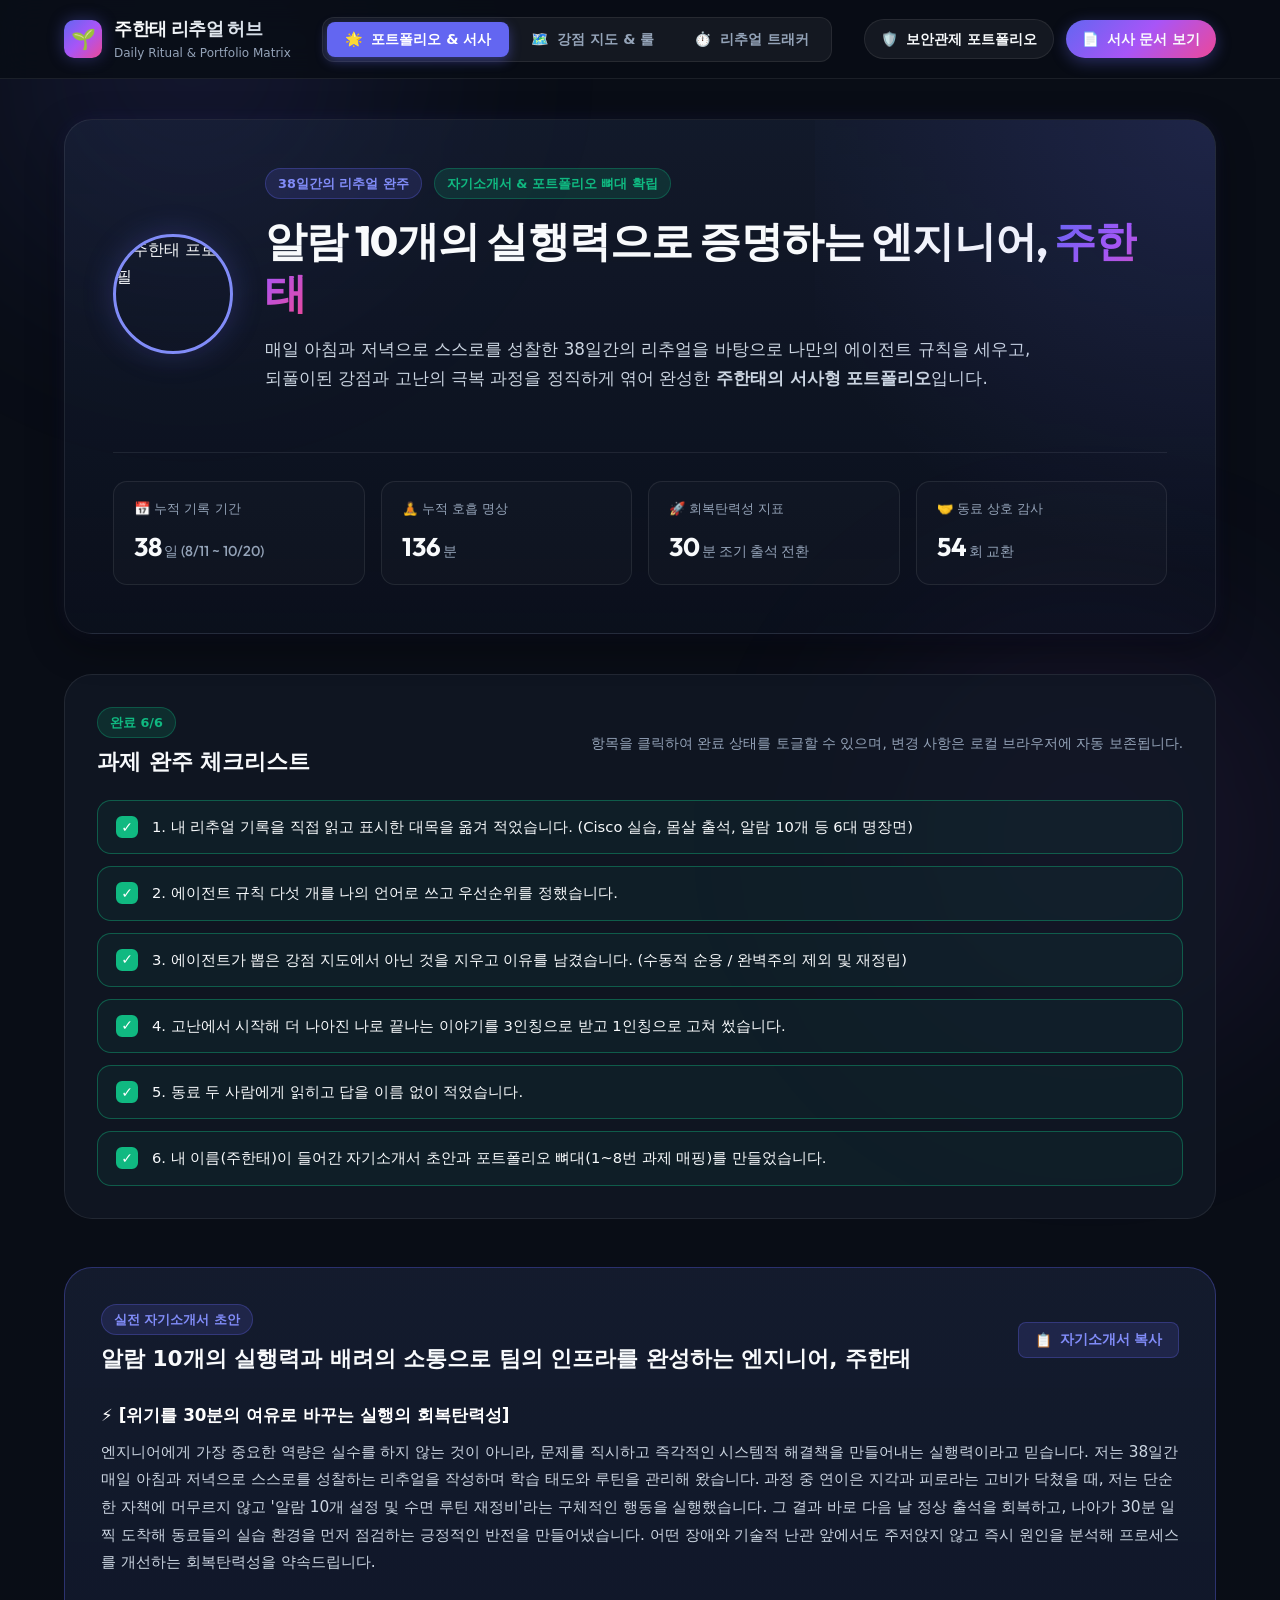
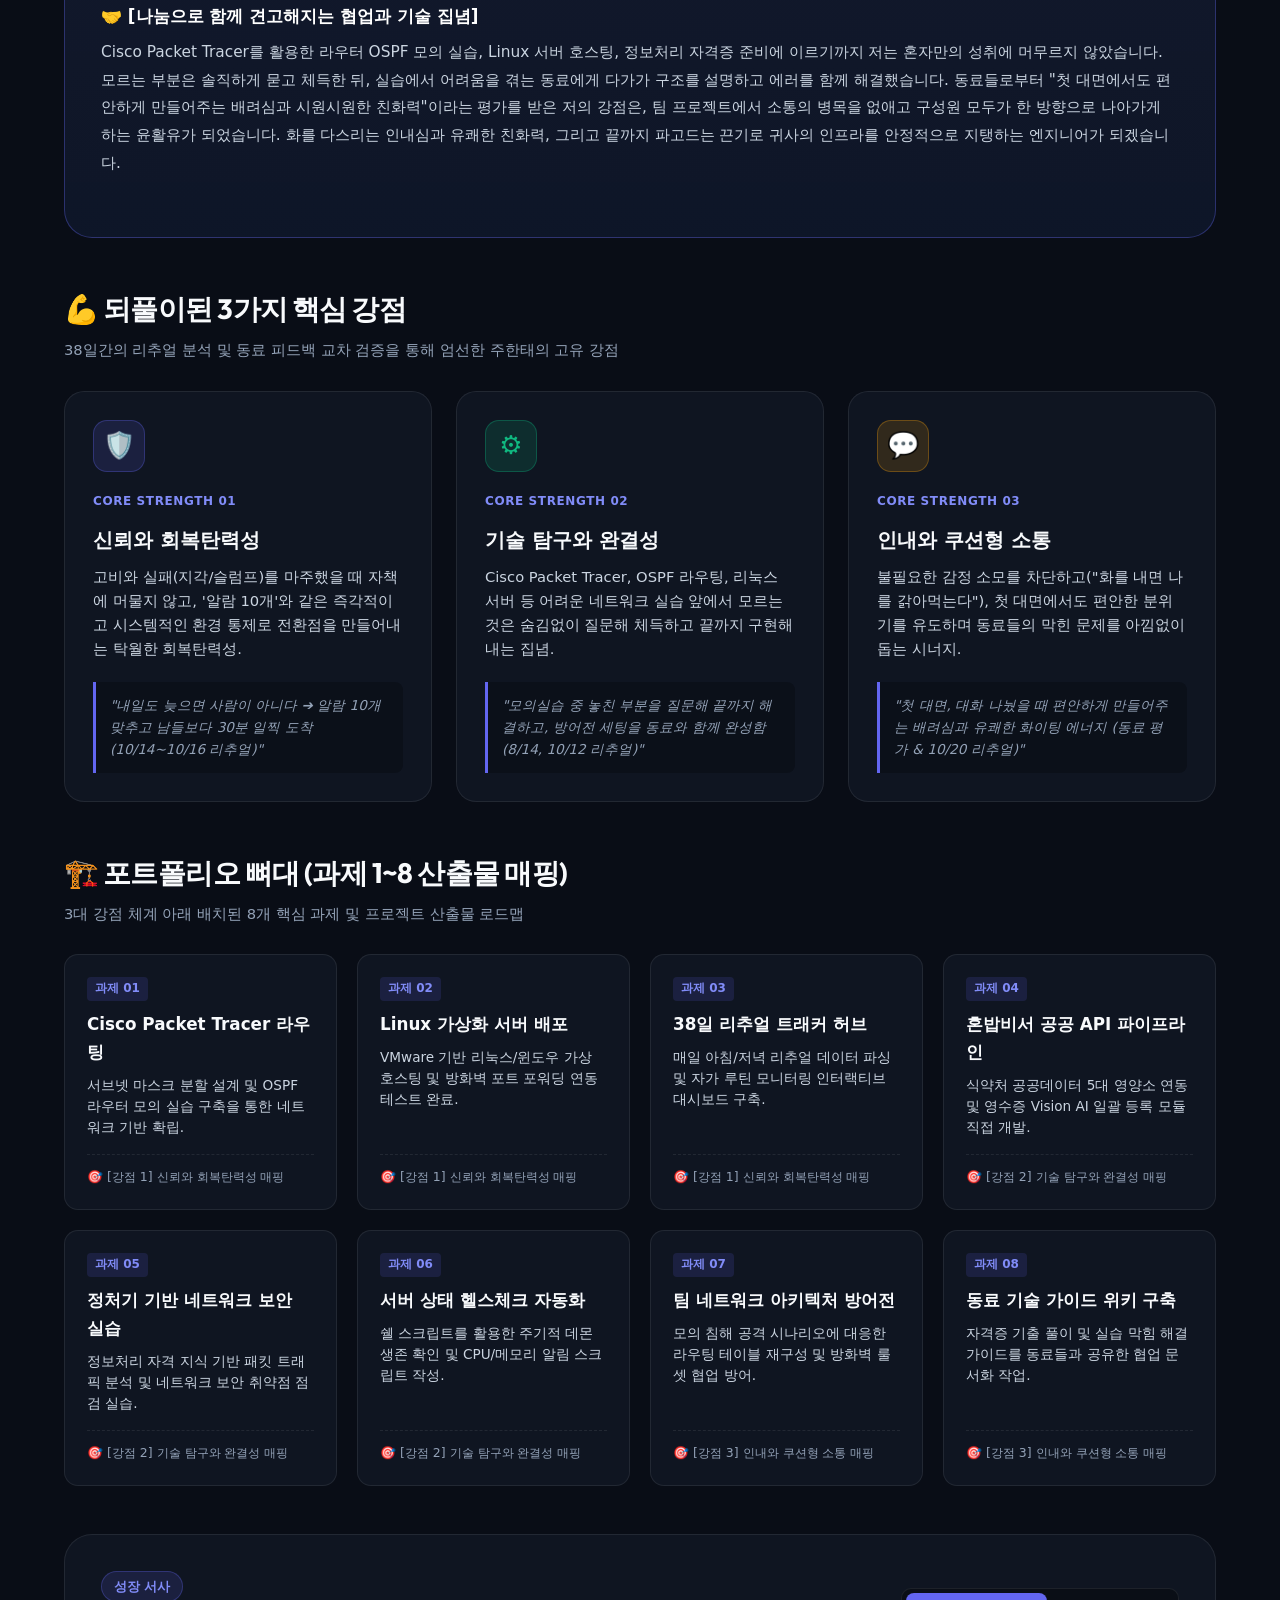
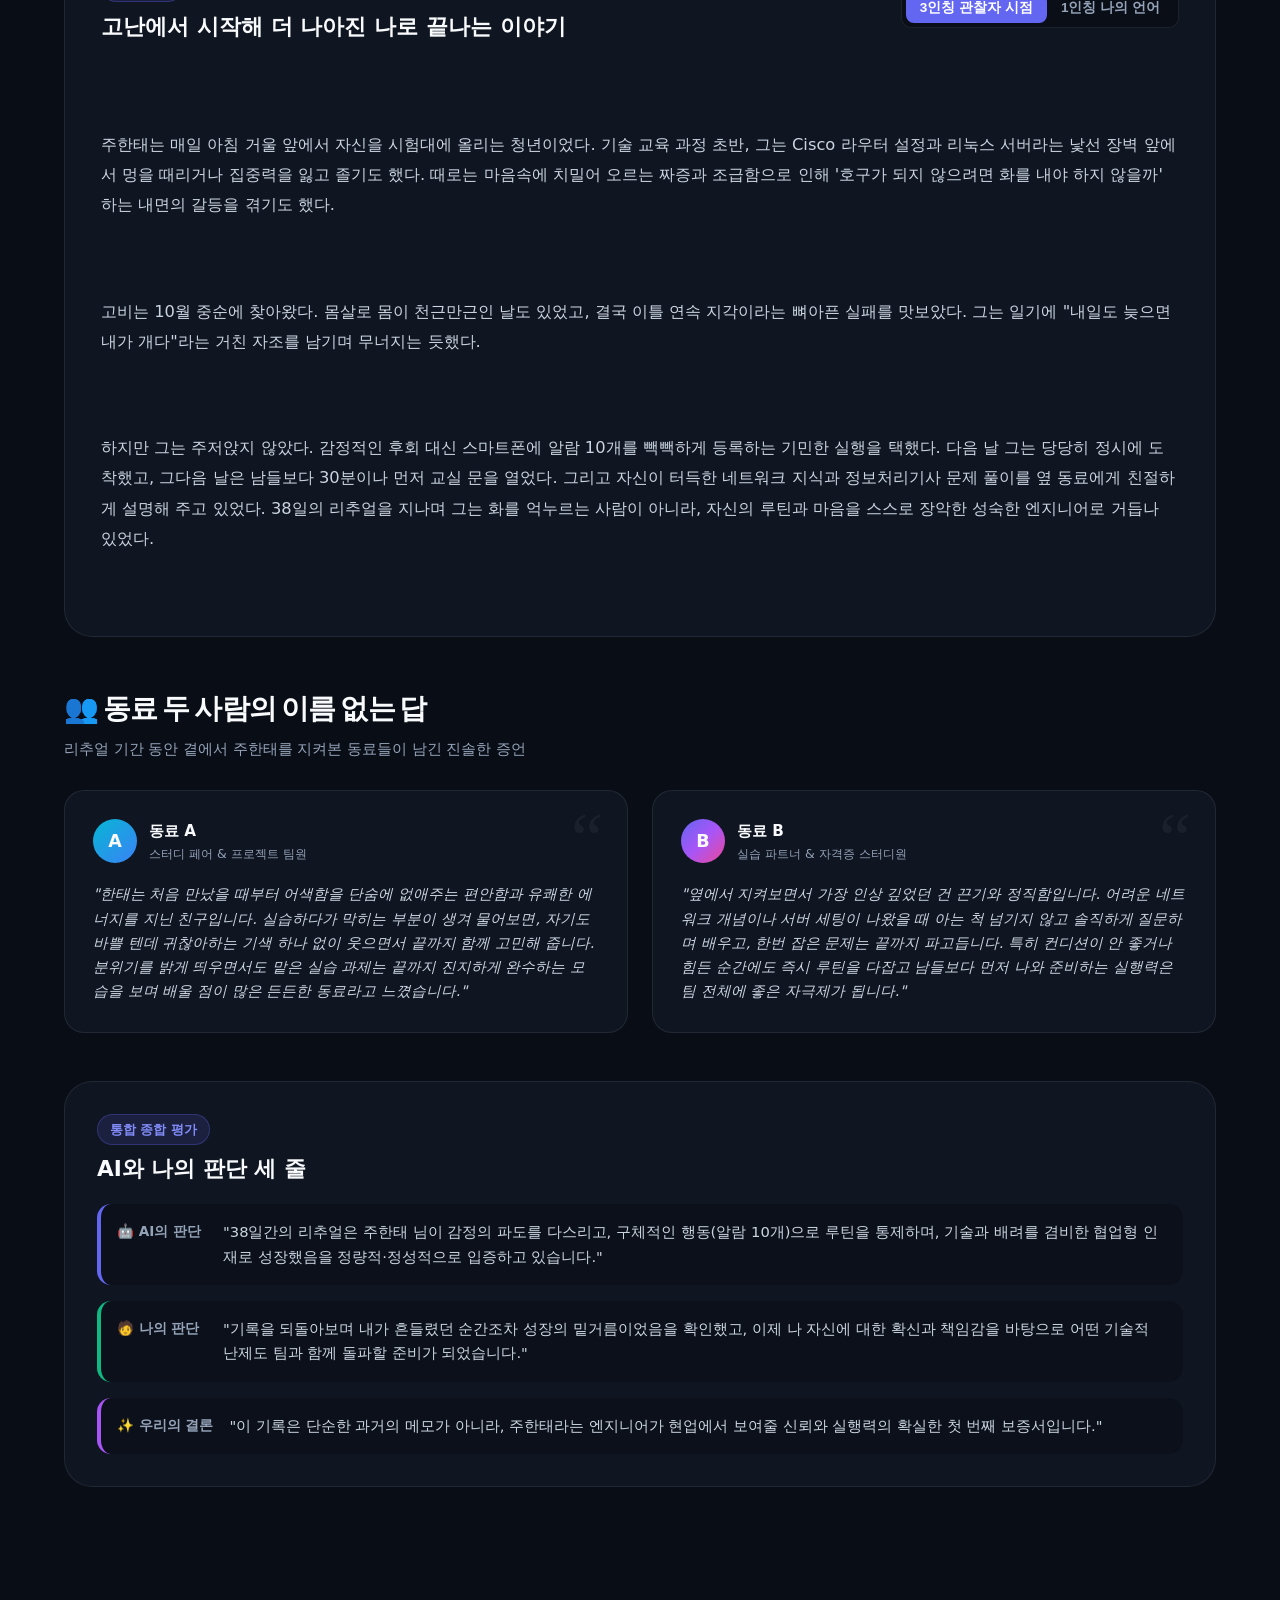
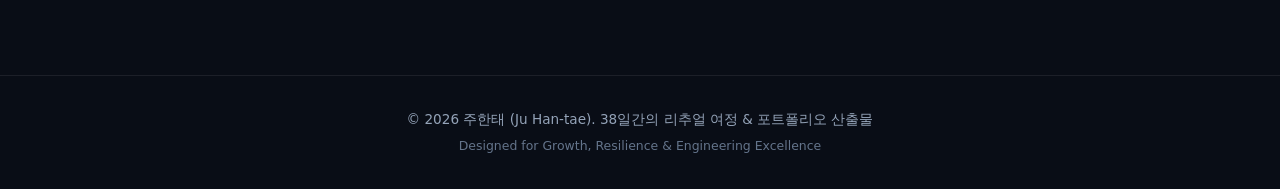
==== index.html @ 7a1d7461 "feat: 38일간의 리추얼 서사(narrative-submission.md) 및 리추얼 웹 허브(index.html) 구축 완료" ====
<!DOCTYPE html>
<html lang="ko">
<head>
  <meta charset="UTF-8">
  <meta name="viewport" content="width=device-width, initial-scale=1.0">
  <meta name="description" content="주한태의 38일간 리추얼 기록 기반 강점 발굴, 성장 서사, 자기소개서 및 포트폴리오 올인원 웹 허브">
  <title>주한태 | 나만의 리추얼 & 서사 포트폴리오</title>
  <link rel="stylesheet" href="styles/main.css">
</head>
<body>

  <!-- App Header & Navigation -->
  <header class="app-header">
    <div class="container nav-wrap">
      <a href="ritual.html" class="brand-logo">
        <div class="brand-icon">🌱</div>
        <div class="brand-text">
          <h1>주한태 리추얼 허브</h1>
          <span>Daily Ritual & Portfolio Matrix</span>
        </div>
      </a>

      <!-- Navigation Tabs -->
      <nav class="nav-tabs">
        <button type="button" class="nav-tab-btn active" data-tab="tab-portfolio">
          <span>🌟</span> 포트폴리오 & 서사
        </button>
        <button type="button" class="nav-tab-btn" data-tab="tab-strengths">
          <span>🗺️</span> 강점 지도 & 룰
        </button>
        <button type="button" class="nav-tab-btn" data-tab="tab-tracker">
          <span>⏱️</span> 리추얼 트래커
        </button>
      </nav>

      <div class="header-actions">
        <a href="portfolio-base.html" class="btn-pill" title="기존 보안관제 포트폴리오로 이동">
          <span>🛡️</span> 보안관제 포트폴리오
        </a>
        <a href="doc/narrative-submission.md" target="_blank" class="btn-pill primary" title="과제 제출용 서사 문서 다운로드 및 보기">
          <span>📄</span> 서사 문서 보기
        </a>
      </div>
    </div>
  </header>

  <main class="container">

    <!-- ========================================== -->
    <!-- TAB 1: 포트폴리오 & 서사 쇼케이스 (과제 제출 산출물) -->
    <!-- ========================================== -->
    <section id="tab-portfolio" class="tab-content active">
      
      <!-- Hero Banner -->
      <div class="hero-banner">
        <div style="display: flex; gap: 32px; align-items: center; flex-wrap: wrap;">
          <div style="position: relative; width: 120px; height: 120px; border-radius: 50%; overflow: hidden; border: 3px solid var(--primary-light); box-shadow: var(--shadow-glow); flex-shrink: 0;">
            <img src="증명사진.jpg" alt="주한태 프로필" style="width: 100%; height: 100%; object-fit: cover;">
          </div>
          <div style="flex: 1; min-width: 280px;">
            <div class="hero-meta">
              <span class="badge-tag">38일간의 리추얼 완주</span>
              <span class="badge-tag emerald">자기소개서 & 포트폴리오 뼈대 확립</span>
            </div>
            <h2 class="hero-title">알람 10개의 실행력으로 증명하는 엔지니어, <span class="highlight">주한태</span></h2>
            <p class="hero-desc">
              매일 아침과 저녁으로 스스로를 성찰한 38일간의 리추얼을 바탕으로 나만의 에이전트 규칙을 세우고,
              되풀이된 강점과 고난의 극복 과정을 정직하게 엮어 완성한 <strong>주한태의 서사형 포트폴리오</strong>입니다.
            </p>
          </div>
        </div>

        <div class="hero-stats-row">
          <div class="hero-stat-card">
            <div class="stat-label">📅 누적 기록 기간</div>
            <div class="stat-value">38<small>일 (8/11 ~ 10/20)</small></div>
          </div>
          <div class="hero-stat-card">
            <div class="stat-label">🧘 누적 호흡 명상</div>
            <div class="stat-value">136<small>분</small></div>
          </div>
          <div class="hero-stat-card">
            <div class="stat-label">🚀 회복탄력성 지표</div>
            <div class="stat-value">30<small>분 조기 출석 전환</small></div>
          </div>
          <div class="hero-stat-card">
            <div class="stat-label">🤝 동료 상호 감사</div>
            <div class="stat-value">54<small>회 교환</small></div>
          </div>
        </div>
      </div>

      <!-- 완주 체크리스트 위젯 -->
      <div class="checklist-box">
        <div style="display: flex; justify-content: space-between; align-items: center; flex-wrap: wrap; gap: 12px;">
          <div>
            <span class="badge-tag emerald" id="checklist-status-badge">완료 6/6</span>
            <h3 style="font-size: 1.35rem; font-weight: 700; margin-top: 6px;">과제 완주 체크리스트</h3>
          </div>
          <p style="font-size: 0.85rem; color: var(--text-muted);">
            항목을 클릭하여 완료 상태를 토글할 수 있으며, 변경 사항은 로컬 브라우저에 자동 보존됩니다.
          </p>
        </div>

        <div class="checklist-items">
          <div class="check-item completed" data-idx="0">
            <div class="check-box-icon">✓</div>
            <div class="check-text">1. 내 리추얼 기록을 직접 읽고 표시한 대목을 옮겨 적었습니다. (Cisco 실습, 몸살 출석, 알람 10개 등 6대 명장면)</div>
          </div>
          <div class="check-item completed" data-idx="1">
            <div class="check-box-icon">✓</div>
            <div class="check-text">2. 에이전트 규칙 다섯 개를 나의 언어로 쓰고 우선순위를 정했습니다.</div>
          </div>
          <div class="check-item completed" data-idx="2">
            <div class="check-box-icon">✓</div>
            <div class="check-text">3. 에이전트가 뽑은 강점 지도에서 아닌 것을 지우고 이유를 남겼습니다. (수동적 순응 / 완벽주의 제외 및 재정립)</div>
          </div>
          <div class="check-item completed" data-idx="3">
            <div class="check-box-icon">✓</div>
            <div class="check-text">4. 고난에서 시작해 더 나아진 나로 끝나는 이야기를 3인칭으로 받고 1인칭으로 고쳐 썼습니다.</div>
          </div>
          <div class="check-item completed" data-idx="4">
            <div class="check-box-icon">✓</div>
            <div class="check-text">5. 동료 두 사람에게 읽히고 답을 이름 없이 적었습니다.</div>
          </div>
          <div class="check-item completed" data-idx="5">
            <div class="check-box-icon">✓</div>
            <div class="check-text">6. 내 이름(주한태)이 들어간 자기소개서 초안과 포트폴리오 뼈대(1~8번 과제 매핑)를 만들었습니다.</div>
          </div>
        </div>
      </div>

      <!-- 주한태 자기소개서 초안 카드 -->
      <div class="self-intro-box">
        <div class="intro-title-area">
          <div>
            <span class="badge-tag">실전 자기소개서 초안</span>
            <h3 style="margin-top: 6px;">알람 10개의 실행력과 배려의 소통으로 팀의 인프라를 완성하는 엔지니어, 주한태</h3>
          </div>
          <button type="button" id="copy-intro-btn" class="copy-btn">
            <span>📋</span> 자기소개서 복사
          </button>
        </div>

        <div class="intro-content">
          <div class="intro-section">
            <h4>⚡ [위기를 30분의 여유로 바꾸는 실행의 회복탄력성]</h4>
            <p>
              엔지니어에게 가장 중요한 역량은 실수를 하지 않는 것이 아니라, 문제를 직시하고 즉각적인 시스템적 해결책을 만들어내는 실행력이라고 믿습니다. 저는 38일간 매일 아침과 저녁으로 스스로를 성찰하는 리추얼을 작성하며 학습 태도와 루틴을 관리해 왔습니다. 과정 중 연이은 지각과 피로라는 고비가 닥쳤을 때, 저는 단순한 자책에 머무르지 않고 '알람 10개 설정 및 수면 루틴 재정비'라는 구체적인 행동을 실행했습니다. 그 결과 바로 다음 날 정상 출석을 회복하고, 나아가 30분 일찍 도착해 동료들의 실습 환경을 먼저 점검하는 긍정적인 반전을 만들어냈습니다. 어떤 장애와 기술적 난관 앞에서도 주저앉지 않고 즉시 원인을 분석해 프로세스를 개선하는 회복탄력성을 약속드립니다.
            </p>
          </div>
          <div class="intro-section">
            <h4>🤝 [나눔으로 함께 견고해지는 협업과 기술 집념]</h4>
            <p>
              Cisco Packet Tracer를 활용한 라우터 OSPF 모의 실습, Linux 서버 호스팅, 정보처리 자격증 준비에 이르기까지 저는 혼자만의 성취에 머무르지 않았습니다. 모르는 부분은 솔직하게 묻고 체득한 뒤, 실습에서 어려움을 겪는 동료에게 다가가 구조를 설명하고 에러를 함께 해결했습니다. 동료들로부터 "첫 대면에서도 편안하게 만들어주는 배려심과 시원시원한 친화력"이라는 평가를 받은 저의 강점은, 팀 프로젝트에서 소통의 병목을 없애고 구성원 모두가 한 방향으로 나아가게 하는 윤활유가 되었습니다. 화를 다스리는 인내심과 유쾌한 친화력, 그리고 끝까지 파고드는 끈기로 귀사의 인프라를 안정적으로 지탱하는 엔지니어가 되겠습니다.
            </p>
          </div>
        </div>
      </div>

      <!-- 3대 핵심 강점 카드 -->
      <div class="section-header">
        <div>
          <h2>💪 되풀이된 3가지 핵심 강점</h2>
          <p>38일간의 리추얼 분석 및 동료 피드백 교차 검증을 통해 엄선한 주한태의 고유 강점</p>
        </div>
      </div>

      <div class="strength-grid">
        <div class="glass-card strength-card">
          <div class="strength-icon">🛡️</div>
          <span class="strength-badge">Core Strength 01</span>
          <h3>신뢰와 회복탄력성</h3>
          <p class="strength-desc">
            고비와 실패(지각/슬럼프)를 마주했을 때 자책에 머물지 않고, '알람 10개'와 같은 즉각적이고 시스템적인 환경 통제로 전환점을 만들어내는 탁월한 회복탄력성.
          </p>
          <div class="strength-quote">
            "내일도 늦으면 사람이 아니다 ➔ 알람 10개 맞추고 남들보다 30분 일찍 도착 (10/14~10/16 리추얼)"
          </div>
        </div>

        <div class="glass-card strength-card">
          <div class="strength-icon">⚙️</div>
          <span class="strength-badge">Core Strength 02</span>
          <h3>기술 탐구와 완결성</h3>
          <p class="strength-desc">
            Cisco Packet Tracer, OSPF 라우팅, 리눅스 서버 등 어려운 네트워크 실습 앞에서 모르는 것은 숨김없이 질문해 체득하고 끝까지 구현해 내는 집념.
          </p>
          <div class="strength-quote">
            "모의실습 중 놓친 부분을 질문해 끝까지 해결하고, 방어전 세팅을 동료와 함께 완성함 (8/14, 10/12 리추얼)"
          </div>
        </div>

        <div class="glass-card strength-card">
          <div class="strength-icon">💬</div>
          <span class="strength-badge">Core Strength 03</span>
          <h3>인내와 쿠션형 소통</h3>
          <p class="strength-desc">
            불필요한 감정 소모를 차단하고("화를 내면 나를 갉아먹는다"), 첫 대면에서도 편안한 분위기를 유도하며 동료들의 막힌 문제를 아낌없이 돕는 시너지.
          </p>
          <div class="strength-quote">
            "첫 대면, 대화 나눴을 때 편안하게 만들어주는 배려심과 유쾌한 화이팅 에너지 (동료 평가 & 10/20 리추얼)"
          </div>
        </div>
      </div>

      <!-- 포트폴리오 뼈대: 1~8번 과제/산출물 매핑 갤러리 -->
      <div class="section-header">
        <div>
          <h2>🏗️ 포트폴리오 뼈대 (과제 1~8 산출물 매핑)</h2>
          <p>3대 강점 체계 아래 배치된 8개 핵심 과제 및 프로젝트 산출물 로드맵</p>
        </div>
      </div>

      <div class="portfolio-grid">
        <div class="portfolio-item">
          <span class="task-tag">과제 01</span>
          <h4>Cisco Packet Tracer 라우팅</h4>
          <p>서브넷 마스크 분할 설계 및 OSPF 라우터 모의 실습 구축을 통한 네트워크 기반 확립.</p>
          <div class="task-match-badge">🎯 [강점 1] 신뢰와 회복탄력성 매핑</div>
        </div>
        <div class="portfolio-item">
          <span class="task-tag">과제 02</span>
          <h4>Linux 가상화 서버 배포</h4>
          <p>VMware 기반 리눅스/윈도우 가상 호스팅 및 방화벽 포트 포워딩 연동 테스트 완료.</p>
          <div class="task-match-badge">🎯 [강점 1] 신뢰와 회복탄력성 매핑</div>
        </div>
        <div class="portfolio-item">
          <span class="task-tag">과제 03</span>
          <h4>38일 리추얼 트래커 허브</h4>
          <p>매일 아침/저녁 리추얼 데이터 파싱 및 자가 루틴 모니터링 인터랙티브 대시보드 구축.</p>
          <div class="task-match-badge">🎯 [강점 1] 신뢰와 회복탄력성 매핑</div>
        </div>
        <div class="portfolio-item">
          <span class="task-tag">과제 04</span>
          <h4>혼밥비서 공공 API 파이프라인</h4>
          <p>식약처 공공데이터 5대 영양소 연동 및 영수증 Vision AI 일괄 등록 모듈 직접 개발.</p>
          <div class="task-match-badge">🎯 [강점 2] 기술 탐구와 완결성 매핑</div>
        </div>
        <div class="portfolio-item">
          <span class="task-tag">과제 05</span>
          <h4>정처기 기반 네트워크 보안 실습</h4>
          <p>정보처리 자격 지식 기반 패킷 트래픽 분석 및 네트워크 보안 취약점 점검 실습.</p>
          <div class="task-match-badge">🎯 [강점 2] 기술 탐구와 완결성 매핑</div>
        </div>
        <div class="portfolio-item">
          <span class="task-tag">과제 06</span>
          <h4>서버 상태 헬스체크 자동화</h4>
          <p>쉘 스크립트를 활용한 주기적 데몬 생존 확인 및 CPU/메모리 알림 스크립트 작성.</p>
          <div class="task-match-badge">🎯 [강점 2] 기술 탐구와 완결성 매핑</div>
        </div>
        <div class="portfolio-item">
          <span class="task-tag">과제 07</span>
          <h4>팀 네트워크 아키텍처 방어전</h4>
          <p>모의 침해 공격 시나리오에 대응한 라우팅 테이블 재구성 및 방화벽 룰셋 협업 방어.</p>
          <div class="task-match-badge">🎯 [강점 3] 인내와 쿠션형 소통 매핑</div>
        </div>
        <div class="portfolio-item">
          <span class="task-tag">과제 08</span>
          <h4>동료 기술 가이드 위키 구축</h4>
          <p>자격증 기출 풀이 및 실습 막힘 해결 가이드를 동료들과 공유한 협업 문서화 작업.</p>
          <div class="task-match-badge">🎯 [강점 3] 인내와 쿠션형 소통 매핑</div>
        </div>
      </div>

      <!-- 고난에서 성장으로의 이야기 (3인칭 vs 1인칭 스위처) -->
      <div class="narrative-box">
        <div class="narrative-header">
          <div>
            <span class="badge-tag">성장 서사</span>
            <h3 style="font-size: 1.4rem; font-weight: 700; margin-top: 6px;">고난에서 시작해 더 나아진 나로 끝나는 이야기</h3>
          </div>
          <div class="narrative-switch">
            <button type="button" class="narrative-btn active" data-mode="third">3인칭 관찰자 시점</button>
            <button type="button" class="narrative-btn" data-mode="first">1인칭 나의 언어</button>
          </div>
        </div>

        <div id="narrative-third" class="narrative-content">
          <p>
            주한태는 매일 아침 거울 앞에서 자신을 시험대에 올리는 청년이었다. 기술 교육 과정 초반, 그는 Cisco 라우터 설정과 리눅스 서버라는 낯선 장벽 앞에서 멍을 때리거나 집중력을 잃고 졸기도 했다. 때로는 마음속에 치밀어 오르는 짜증과 조급함으로 인해 '호구가 되지 않으려면 화를 내야 하지 않을까' 하는 내면의 갈등을 겪기도 했다.
          </p>
          <p>
            고비는 10월 중순에 찾아왔다. 몸살로 몸이 천근만근인 날도 있었고, 결국 이틀 연속 지각이라는 뼈아픈 실패를 맛보았다. 그는 일기에 "내일도 늦으면 내가 개다"라는 거친 자조를 남기며 무너지는 듯했다.
          </p>
          <p>
            하지만 그는 주저앉지 않았다. 감정적인 후회 대신 스마트폰에 알람 10개를 빽빽하게 등록하는 기민한 실행을 택했다. 다음 날 그는 당당히 정시에 도착했고, 그다음 날은 남들보다 30분이나 먼저 교실 문을 열었다. 그리고 자신이 터득한 네트워크 지식과 정보처리기사 문제 풀이를 옆 동료에게 친절하게 설명해 주고 있었다. 38일의 리추얼을 지나며 그는 화를 억누르는 사람이 아니라, 자신의 루틴과 마음을 스스로 장악한 성숙한 엔지니어로 거듭나 있었다.
          </p>
        </div>

        <div id="narrative-first" class="narrative-content" style="display: none;">
          <p>
            새로운 IT 기술과 네트워크를 처음 마주했을 때, 솔직히 막막함과 피로가 밀려왔습니다. 화면 앞에서 멍해지거나 집중력이 흐려질 때면 자책감이 들었고, 예상치 못한 상황에서 솟구치는 짜증을 다스리는 것도 큰 숙제였습니다. 처음에는 그저 '내가 참고 넘어가면 바보가 되는 것은 아닐까' 고민하기도 했습니다.
          </p>
          <p>
            가장 큰 위기는 10월 중순이었습니다. 누적된 피로로 몸살을 앓았고, 결국 이틀 연속 지각이라는 스스로 용납할 수 없는 고비를 겪었습니다. 일기장에 "내일도 늦으면 사람이 아니다"라고 적을 만큼 제 자신에게 화가 났습니다.
          </p>
          <p>
            그러나 저는 말뿐인 자책에 머물지 않았습니다. 당장 그날 밤 알람 10개를 연달아 맞춰 환경 자체를 바꿨습니다. 다음 날 정시 출석을 지켜냈고, 이틀 뒤에는 남들보다 30분 먼저 도착해 불을 켰습니다. 일찍 도착해 차분해진 마음으로 옆자리 동료의 모의 실습 세팅과 자격증 시험공부를 도왔습니다.
          </p>
          <p>
            38일간의 리추얼을 통해 저는 깨달았습니다. 참는 것은 나약함이 아니라 나 자신을 갉아먹지 않는 가장 강한 지혜이며, 고난이 왔을 때 알람 10개를 맞추듯 즉시 행동을 바꾸는 회복탄력성이 저 주한태의 가장 확실한 무기라는 사실을 말입니다.
          </p>
        </div>
      </div>

      <!-- 동료 두 사람의 무기명 피드백 -->
      <div class="section-header">
        <div>
          <h2>👥 동료 두 사람의 이름 없는 답</h2>
          <p>리추얼 기간 동안 곁에서 주한태를 지켜본 동료들이 남긴 진솔한 증언</p>
        </div>
      </div>

      <div class="testimonial-grid">
        <div class="testimonial-card">
          <div class="colleague-info">
            <div class="colleague-avatar">A</div>
            <div>
              <div class="colleague-name">동료 A</div>
              <div class="colleague-role">스터디 페어 & 프로젝트 팀원</div>
            </div>
          </div>
          <p class="testimonial-text">
            "한태는 처음 만났을 때부터 어색함을 단숨에 없애주는 편안함과 유쾌한 에너지를 지닌 친구입니다. 실습하다가 막히는 부분이 생겨 물어보면, 자기도 바쁠 텐데 귀찮아하는 기색 하나 없이 웃으면서 끝까지 함께 고민해 줍니다. 분위기를 밝게 띄우면서도 맡은 실습 과제는 끝까지 진지하게 완수하는 모습을 보며 배울 점이 많은 든든한 동료라고 느꼈습니다."
          </p>
        </div>

        <div class="testimonial-card">
          <div class="colleague-info">
            <div class="colleague-avatar" style="background: var(--gradient-brand);">B</div>
            <div>
              <div class="colleague-name">동료 B</div>
              <div class="colleague-role">실습 파트너 & 자격증 스터디원</div>
            </div>
          </div>
          <p class="testimonial-text">
            "옆에서 지켜보면서 가장 인상 깊었던 건 끈기와 정직함입니다. 어려운 네트워크 개념이나 서버 세팅이 나왔을 때 아는 척 넘기지 않고 솔직하게 질문하며 배우고, 한번 잡은 문제는 끝까지 파고듭니다. 특히 컨디션이 안 좋거나 힘든 순간에도 즉시 루틴을 다잡고 남들보다 먼저 나와 준비하는 실행력은 팀 전체에 좋은 자극제가 됩니다."
          </p>
        </div>
      </div>

      <!-- AI와 나의 판단 세 줄 -->
      <div class="judgment-box">
        <span class="badge-tag">통합 종합 평가</span>
        <h3 style="font-size: 1.35rem; font-weight: 700; margin-top: 6px;">AI와 나의 판단 세 줄</h3>
        
        <div class="judgment-list">
          <div class="judgment-line">
            <div class="judgment-role">🤖 AI의 판단</div>
            <div class="judgment-msg">
              "38일간의 리추얼은 주한태 님이 감정의 파도를 다스리고, 구체적인 행동(알람 10개)으로 루틴을 통제하며, 기술과 배려를 겸비한 협업형 인재로 성장했음을 정량적·정성적으로 입증하고 있습니다."
            </div>
          </div>
          <div class="judgment-line">
            <div class="judgment-role">🧑 나의 판단</div>
            <div class="judgment-msg">
              "기록을 되돌아보며 내가 흔들렸던 순간조차 성장의 밑거름이었음을 확인했고, 이제 나 자신에 대한 확신과 책임감을 바탕으로 어떤 기술적 난제도 팀과 함께 돌파할 준비가 되었습니다."
            </div>
          </div>
          <div class="judgment-line">
            <div class="judgment-role">✨ 우리의 결론</div>
            <div class="judgment-msg">
              "이 기록은 단순한 과거의 메모가 아니라, 주한태라는 엔지니어가 현업에서 보여줄 신뢰와 실행력의 확실한 첫 번째 보증서입니다."
            </div>
          </div>
        </div>
      </div>

    </section>


    <!-- ========================================== -->
    <!-- TAB 2: 강점 지도 & 에이전트 행동 규칙 -->
    <!-- ========================================== -->
    <section id="tab-strengths" class="tab-content">
      
      <div class="section-header">
        <div>
          <h2>📋 나만의 에이전트 행동 규칙 5개</h2>
          <p>38일간의 성찰을 통해 우선순위별로 정립한 주한태의 5대 행동 강령</p>
        </div>
      </div>

      <div class="agent-rules-grid">
        <div class="rule-card">
          <div class="rule-priority">01</div>
          <div class="rule-body">
            <h4>화를 내는 것은 나를 갉아먹는 일이다. 감정은 차분하게 가라앉히고 미소와 논리로 대한다.</h4>
            <p>불필요한 감정 소모를 차단하고 상황을 냉정하게 관찰하여 어른스럽고 유쾌하게 상황을 주도합니다. (10/20 기록 기반)</p>
          </div>
        </div>
        <div class="rule-card">
          <div class="rule-priority">02</div>
          <div class="rule-body">
            <h4>모르는 것은 부끄러워하지 말고 즉시 묻고, 알게 된 것은 동료에게 아낌없이 나눈다.</h4>
            <p>배움의 과정에서 자존심을 세우지 않습니다. 질문을 두려워하지 않고 함께 스터디하며 동반 성장의 시너지를 냅니다.</p>
          </div>
        </div>
        <div class="rule-card">
          <div class="rule-priority">03</div>
          <div class="rule-body">
            <h4>실패나 나태함이 왔을 땐 자책에 머물지 말고, 알람 10개를 맞추듯 구체적이고 즉각적인 물리적 행동을 실행한다.</h4>
            <p>말로만 하는 반성이 아닌, 환경을 통제하고 행동 루틴을 즉시 수정하여 현실의 결과를 바꿉니다.</p>
          </div>
        </div>
        <div class="rule-card">
          <div class="rule-priority">04</div>
          <div class="rule-body">
            <h4>내가 맡은 바는 끝까지 물고 늘어져 완결짓고, 남에게 민폐를 끼치지 않는 신뢰를 만든다.</h4>
            <p>기술 실습이든 프로젝트든 끝까지 파고들어 내 손으로 작동을 확인하는 책임감을 유지합니다.</p>
          </div>
        </div>
        <div class="rule-card">
          <div class="rule-priority">05</div>
          <div class="rule-body">
            <h4>사람을 대할 땐 편안한 분위기를 만들고 차별 없이 상대방의 입장을 먼저 경청한다.</h4>
            <p>상대방의 실수나 모자람을 탓하기보다 배려하고 품어주어 언제든 같이 일하고 싶은 동료가 됩니다.</p>
          </div>
        </div>
      </div>

      <!-- 강점 채택 vs 제외 평가 매트릭스 -->
      <div class="section-header">
        <div>
          <h2>🗺️ 강점 지도 평가 매트릭스 (채택 vs 지운 강점)</h2>
          <p>에이전트가 도출한 강점 중 실제 주한태의 고유성과 부합하지 않아 지운 강점과 명확한 이유</p>
        </div>
      </div>

      <div class="matrix-grid">
        <div class="matrix-col approved">
          <h3><span>✅</span> 채택된 핵심 강점 (3개)</h3>
          <div class="matrix-item">
            <h5>인내와 배려의 쿠션형 소통</h5>
            <p>짜증 나거나 당황스러운 상황에서도 평정심을 유지하며, 동료의 학습 어려움을 친절하게 해소해 주는 배려심.</p>
          </div>
          <div class="matrix-item">
            <h5>기술적 몰입과 끈기 있는 실행력</h5>
            <p>Cisco 라우터, OSPF, Linux 서버, 정보처리 등 어려운 엔지니어링 개념을 끝까지 파고들어 내 것으로 만드는 집념.</p>
          </div>
          <div class="matrix-item">
            <h5>유쾌한 친화력과 팀 분위기 메이커</h5>
            <p>첫 대면의 벽을 허무는 자연스러운 친화력과 팀 전체에 활력을 불어넣는 긍정 에너지.</p>
          </div>
        </div>

        <div class="matrix-col removed">
          <h3><span>❌</span> 지운 강점 및 그 이유</h3>
          <div class="matrix-item">
            <h5>[지운 강점] 수동적 순응 / 무조건적인 착한 사람</h5>
            <p>
              <strong>지운 이유:</strong> 8월 기록 당시 '호구가 되지 않으려 화를 내야 하나' 고민했으나, 10/20 기록에서 "화를 내면 나 자신을 갉아먹는다"는 것을 깨달았습니다. 이는 수동적 착함이 아니라 <strong>'나를 지키기 위해 의식적으로 선택한 능동적 자기 통제'</strong>이므로 수동적 순응 키워드를 삭제함.
            </p>
          </div>
          <div class="matrix-item">
            <h5>[지운 강점] 타고난 완벽주의</h5>
            <p>
              <strong>지운 이유:</strong> 완벽함에 집착하다 졸거나 지각했던 고비가 있었습니다. 중요한 것은 결함 없는 완벽함이 아니라, <strong>'실수를 직시하고 알람 10개를 맞춰 30분 일찍 도착하는 즉각적 회복 탄력성'</strong>이 진짜 강점이기 때문에 제외함.
            </p>
          </div>
        </div>
      </div>

      <!-- 명장면 전환점 타임라인 -->
      <div class="section-header">
        <div>
          <h2>⏱️ 38일간의 명장면 전환점 타임라인</h2>
          <p>날짜가 있는 실제 리추얼 기록 대목 하이라이트</p>
        </div>
      </div>

      <div class="timeline">
        <div class="timeline-item">
          <div class="timeline-dot"></div>
          <div class="timeline-date">2026-08-11 (여정의 시작)</div>
          <div class="timeline-card">
            <h4>첫날의 다짐과 동료들의 시선</h4>
            <blockquote>"짜증나는 일이 있었는데 어른답게 참고 웃으면서 대응함. 짜증이 나도 한 번만 참고 인내하면 좋은 결과를 주는 것 같다."</blockquote>
            <p>동료 피드백: "첫 대면에서 편안하게 만들어주는 배려심", "성격이 시원시원하다."</p>
          </div>
        </div>

        <div class="timeline-item">
          <div class="timeline-dot"></div>
          <div class="timeline-date">2026-08-14 (협업의 가치 체득)</div>
          <div class="timeline-card">
            <h4>Cisco 라우터 모의 실습과 질문하는 용기</h4>
            <blockquote>"Cisco Packet Tracer를 활용해서 라우터 모의 실습을 진행했는데 멍 때리다가 놓친 부분을 옆자리 형한테 물어봐서 원활하게 진행함."</blockquote>
            <p>결과: 모르는 것을 감추지 않고 솔직하게 묻고 배우는 태도가 동료와의 강력한 시너지를 만듦.</p>
          </div>
        </div>

        <div class="timeline-item">
          <div class="timeline-dot"></div>
          <div class="timeline-date">2026-09-11 (외부 시각의 흡수)</div>
          <div class="timeline-card">
            <h4>현업 실무자의 조언과 배움의 동기부여</h4>
            <blockquote>"SKT 실무자분의 조언을 들어서 열심히 흡수하려고 노력했다. 내가 이해하고 알려주면 된다."</blockquote>
            <p>결과: 외부 전문가의 조언을 적극 흡수하고 나아가 동료에게 나누겠다는 프로페셔널한 마인드 확립.</p>
          </div>
        </div>

        <div class="timeline-item">
          <div class="timeline-dot"></div>
          <div class="timeline-date">2026-10-07 (고난과 책임감)</div>
          <div class="timeline-card">
            <h4>몸살 고비 속에서도 지켜낸 출석</h4>
            <blockquote>"공부하러 나왔는데 아파서 집중도 못했지만 조금이라도 들으러 온 거 고생했다."</blockquote>
            <p>결과: 컨디션 난조 앞에서도 핑계를 대지 않고 자리를 지킨 끈기와 성실함 증명.</p>
          </div>
        </div>

        <div class="timeline-item">
          <div class="timeline-dot"></div>
          <div class="timeline-date">2026-10-14 ~ 10-16 (결정적 전환점)</div>
          <div class="timeline-card">
            <h4>연이은 지각 ➔ '알람 10개' ➔ 30분 조기 도착</h4>
            <blockquote>"2일 연속 지각이라니, 내일도 늦으면 개다 ➔ 어제 알람 10개를 맞춰놓고 잠 ➔ 오늘은 남들보다 30분을 일찍 학원에 도착함."</blockquote>
            <p>결과: 뼈아픈 실수를 구체적인 물리적 행동으로 즉각 반전시키고 동료의 시험공부까지 지원한 진짜 성장 모먼트.</p>
          </div>
        </div>

        <div class="timeline-item">
          <div class="timeline-dot"></div>
          <div class="timeline-date">2026-10-20 (성숙의 완성)</div>
          <div class="timeline-card">
            <h4>감정 통제의 완성: "화를 내면 나 자신을 갉아먹는다"</h4>
            <blockquote>"예전이었다면 화를 낼 만한 상황에서 화를 안 내고 그냥 넘어감. 화를 내면 내 자신을 갉아먹는 행위니까 좋은 행동이다."</blockquote>
            <p>결과: 38일간의 리추얼을 통해 내면의 감정을 다스리는 어른스러운 주도권을 완전히 확보.</p>
          </div>
        </div>
      </div>

    </section>


    <!-- ========================================== -->
    <!-- TAB 3: 데일리 리추얼 트래커 (기록 & 실시간 작성) -->
    <!-- ========================================== -->
    <section id="tab-tracker" class="tab-content">
      
      <!-- 상단 메트릭 요약 -->
      <div class="hero-stats-row" style="margin-top: 0; margin-bottom: 32px; border-top: none; padding-top: 0;">
        <div class="hero-stat-card">
          <div class="stat-label">📚 총 기록 누적</div>
          <div class="stat-value" id="stat-total-days">38<small>일</small></div>
        </div>
        <div class="hero-stat-card">
          <div class="stat-label">🫁 누적 호흡 시간</div>
          <div class="stat-value" id="stat-total-breath">136<small>분</small></div>
        </div>
        <div class="hero-stat-card">
          <div class="stat-label">🎯 저녁 실천 성공률</div>
          <div class="stat-value" id="stat-practice-rate">88<small>%</small></div>
        </div>
        <div class="hero-stat-card">
          <div class="stat-label">🔥 최근 연속 스트릭</div>
          <div class="stat-value">38<small>일 완료</small></div>
        </div>
      </div>

      <!-- 실시간 호흡 명상 위젯 -->
      <div class="breathing-box">
        <div class="breathing-info">
          <span class="badge-tag">아침 리추얼 가이드</span>
          <h3 style="margin-top: 6px;">마음을 가라앉히는 호흡 명상</h3>
          <p>
            아침 리추얼 기록 전, 3~5분간 호흡에 집중하며 차분한 마음 상태를 만듭니다. 원의 크기 변화에 맞춰 숨을 들이쉬고 내쉬어 보세요.
          </p>
          <div class="timer-controls">
            <button type="button" class="btn-pill timer-preset-btn" data-min="1">1분</button>
            <button type="button" class="btn-pill timer-preset-btn active" data-min="3">3분</button>
            <button type="button" class="btn-pill timer-preset-btn" data-min="5">5분</button>
            <button type="button" id="start-breath-btn" class="btn-pill primary">호흡 시작</button>
          </div>
        </div>

        <div class="breathing-visual-wrap">
          <div id="breath-circle" class="breath-circle">
            <div id="breath-state-text" class="breath-state-text">준비</div>
          </div>
          <div id="timer-display" class="breath-timer-display">03:00</div>
        </div>
      </div>

      <!-- 기록 탐색 및 새 기록 등록 탑바 -->
      <div class="tracker-topbar">
        <div class="filter-group">
          <input type="text" id="search-input" class="search-input" placeholder="날짜, 강점, 일화 키워드 검색...">
          <button type="button" class="filter-btn active" data-filter="all">전체 기록</button>
          <button type="button" class="filter-btn" data-filter="highlight">★ 명장면만</button>
          <button type="button" class="filter-btn" data-filter="evening-only">저녁 마무리 포함</button>
        </div>

        <button type="button" id="open-new-entry-btn" class="btn-pill primary">
          <span>✍️</span> 오늘 리추얼 새로 쓰기
        </button>
      </div>

      <!-- 기록 카드 피드 -->
      <div id="records-container" class="records-feed">
        <!-- Rendered by app.js -->
      </div>

    </section>

  </main>

  <!-- ========================================== -->
  <!-- MODAL: 기록 상세 모달 -->
  <!-- ========================================== -->
  <div id="record-modal" class="modal-overlay">
    <div class="modal-window">
      <button type="button" id="modal-close-btn" class="modal-close-btn" title="닫기">&times;</button>
      <div id="modal-record-detail"></div>
    </div>
  </div>

  <!-- ========================================== -->
  <!-- MODAL: 새 리추얼 작성 모달 -->
  <!-- ========================================== -->
  <div id="new-entry-modal" class="modal-overlay">
    <div class="modal-window">
      <button type="button" id="close-new-entry-btn" class="modal-close-btn" title="닫기">&times;</button>
      <h3 style="font-size: 1.4rem; font-weight: 700; margin-bottom: 20px;">✍️ 새로운 리추얼 기록</h3>

      <div class="form-group">
        <label for="form-date">날짜</label>
        <input type="date" id="form-date">
      </div>

      <div style="margin: 20px 0 10px; font-weight: 700; color: var(--primary-light);">☀️ [아침 리추얼]</div>
      <div class="form-group">
        <label for="form-breath">호흡 시간</label>
        <input type="text" id="form-breath" placeholder="예: 3.5분">
      </div>
      <div class="form-group">
        <label for="form-calm">편안했던 / 담담한 장면</label>
        <input type="text" id="form-calm" placeholder="나를 편안하게 했던 상상이나 장면">
      </div>
      <div class="form-group">
        <label for="form-strength">오늘의 내 강점</label>
        <input type="text" id="form-strength" placeholder="오늘 발휘할 나의 강점 한 줄">
      </div>
      <div class="form-group">
        <label for="form-episode">강점이 드러난 일화</label>
        <textarea id="form-episode" placeholder="강점이 드러났던 구체적인 행동이나 상황"></textarea>
      </div>

      <div style="margin: 20px 0 10px; font-weight: 700; color: var(--accent-purple);">🌙 [저녁 마무리]</div>
      <div class="form-group">
        <label for="form-evening-done">강점 행동 실천 여부</label>
        <select id="form-evening-done">
          <option value="실천했다">실천했다</option>
          <option value="일부 실천했다">일부 실천했다</option>
          <option value="못 했다">못 했다</option>
        </select>
      </div>
      <div class="form-group">
        <label for="form-note">나에게 남기는 말</label>
        <input type="text" id="form-note" placeholder="오늘 하루 고생한 나에게 전하는 한마디">
      </div>
      <div class="form-group">
        <label for="form-gratitude">감사일기</label>
        <textarea id="form-gratitude" placeholder="동료나 나 자신에게 느낀 감사의 순간"></textarea>
      </div>

      <div style="display: flex; justify-content: flex-end; gap: 12px; margin-top: 24px;">
        <button type="button" id="save-entry-btn" class="btn-pill primary" style="width: 100%; justify-content: center; padding: 12px;">
          리추얼 기록 저장하기
        </button>
      </div>
    </div>
  </div>

  <!-- App Footer -->
  <footer class="app-footer">
    <div class="container">
      <p>© 2026 주한태 (Ju Han-tae). 38일간의 리추얼 여정 & 포트폴리오 산출물</p>
      <p style="margin-top: 6px; font-size: 0.78rem; color: var(--text-dim);">
        Designed for Growth, Resilience & Engineering Excellence
      </p>
    </div>
  </footer>

  <!-- Scripts -->
  <script src="js/ritual-data.js"></script>
  <script src="js/app.js"></script>
</body>
</html>
---- styles/main.css ----
@import url('https://cdn.jsdelivr.net/gh/orioncactus/pretendard/dist/web/static/pretendard.css');
@import url('https://fonts.googleapis.com/css2?family=Outfit:wght@400;500;600;700;800&display=swap');

:root {
  --font-base: 'Pretendard', -apple-system, BlinkMacSystemFont, system-ui, Roboto, sans-serif;
  --font-heading: 'Outfit', 'Pretendard', sans-serif;

  --bg-main: #090d16;
  --bg-card: rgba(18, 24, 38, 0.75);
  --bg-card-hover: rgba(28, 36, 56, 0.85);
  --bg-elevated: #161f30;
  --bg-glass: rgba(255, 255, 255, 0.03);

  --border-color: rgba(255, 255, 255, 0.08);
  --border-hover: rgba(99, 102, 241, 0.4);

  --text-main: #f8fafc;
  --text-sub: #cbd5e1;
  --text-muted: #94a3b8;
  --text-dim: #64748b;

  --primary: #6366f1;
  --primary-light: #818cf8;
  --primary-glow: rgba(99, 102, 241, 0.35);
  --accent-purple: #a855f7;
  --accent-cyan: #06b6d4;
  --accent-rose: #f43f5e;
  --accent-emerald: #10b981;
  --accent-amber: #f59e0b;

  --gradient-brand: linear-gradient(135deg, #6366f1 0%, #a855f7 50%, #ec4899 100%);
  --gradient-cyan: linear-gradient(135deg, #06b6d4 0%, #3b82f6 100%);
  --gradient-emerald: linear-gradient(135deg, #10b981 0%, #059669 100%);
  --gradient-card: linear-gradient(180deg, rgba(255, 255, 255, 0.04) 0%, rgba(255, 255, 255, 0) 100%);

  --radius-sm: 8px;
  --radius-md: 14px;
  --radius-lg: 20px;
  --radius-xl: 28px;
  --shadow-sm: 0 4px 12px rgba(0, 0, 0, 0.2);
  --shadow-lg: 0 12px 36px rgba(0, 0, 0, 0.4), 0 0 20px rgba(99, 102, 241, 0.1);
  --shadow-glow: 0 0 30px rgba(99, 102, 241, 0.25);

  --transition-fast: 0.18s ease;
  --transition-normal: 0.28s cubic-bezier(0.16, 1, 0.3, 1);
}

* {
  box-sizing: border-box;
  margin: 0;
  padding: 0;
}

body {
  font-family: var(--font-base);
  background-color: var(--bg-main);
  color: var(--text-main);
  line-height: 1.65;
  overflow-x: hidden;
  min-height: 100vh;
  position: relative;
}

/* Background Atmosphere Glows */
body::before {
  content: '';
  position: fixed;
  top: -20vw;
  left: -10vw;
  width: 50vw;
  height: 50vw;
  background: radial-gradient(circle, rgba(99, 102, 241, 0.15) 0%, rgba(99, 102, 241, 0) 70%);
  z-index: -1;
  pointer-events: none;
  filter: blur(80px);
}

body::after {
  content: '';
  position: fixed;
  bottom: -20vw;
  right: -10vw;
  width: 50vw;
  height: 50vw;
  background: radial-gradient(circle, rgba(168, 85, 247, 0.12) 0%, rgba(168, 85, 247, 0) 70%);
  z-index: -1;
  pointer-events: none;
  filter: blur(80px);
}

/* Scrollbar */
::-webkit-scrollbar {
  width: 8px;
  height: 8px;
}
::-webkit-scrollbar-track {
  background: #090d16;
}
::-webkit-scrollbar-thumb {
  background: #1e293b;
  border-radius: 4px;
}
::-webkit-scrollbar-thumb:hover {
  background: #334155;
}

/* Layout Container */
.container {
  max-width: 1200px;
  margin: 0 auto;
  padding: 0 24px;
}

/* App Header & Navbar */
.app-header {
  position: sticky;
  top: 0;
  z-index: 100;
  backdrop-filter: blur(16px);
  -webkit-backdrop-filter: blur(16px);
  background: rgba(9, 13, 22, 0.85);
  border-bottom: 1px solid var(--border-color);
  padding: 14px 0;
  transition: all var(--transition-normal);
}

.nav-wrap {
  display: flex;
  align-items: center;
  justify-content: space-between;
}

.brand-logo {
  display: flex;
  align-items: center;
  gap: 12px;
  text-decoration: none;
  color: var(--text-main);
}

.brand-icon {
  width: 38px;
  height: 38px;
  border-radius: 10px;
  background: var(--gradient-brand);
  display: flex;
  align-items: center;
  justify-content: center;
  box-shadow: 0 0 16px var(--primary-glow);
  font-size: 20px;
}

.brand-text h1 {
  font-family: var(--font-heading);
  font-size: 1.15rem;
  font-weight: 700;
  letter-spacing: -0.02em;
  background: linear-gradient(90deg, #ffffff, #cbd5e1);
  -webkit-background-clip: text;
  -webkit-text-fill-color: transparent;
}

.brand-text span {
  font-size: 0.75rem;
  color: var(--text-muted);
  display: block;
}

/* Nav Tabs */
.nav-tabs {
  display: flex;
  background: rgba(255, 255, 255, 0.05);
  padding: 4px;
  border-radius: 12px;
  border: 1px solid var(--border-color);
  gap: 4px;
}

.nav-tab-btn {
  display: flex;
  align-items: center;
  gap: 8px;
  padding: 8px 18px;
  border-radius: 8px;
  border: none;
  background: transparent;
  color: var(--text-muted);
  font-size: 0.88rem;
  font-weight: 600;
  font-family: var(--font-base);
  cursor: pointer;
  transition: all var(--transition-fast);
}

.nav-tab-btn:hover {
  color: var(--text-main);
  background: rgba(255, 255, 255, 0.04);
}

.nav-tab-btn.active {
  color: #fff;
  background: var(--primary);
  box-shadow: 0 4px 12px rgba(99, 102, 241, 0.4);
}

.header-actions {
  display: flex;
  align-items: center;
  gap: 12px;
}

.btn-pill {
  display: inline-flex;
  align-items: center;
  gap: 8px;
  padding: 8px 16px;
  border-radius: 9999px;
  font-size: 0.85rem;
  font-weight: 600;
  cursor: pointer;
  border: 1px solid var(--border-color);
  background: rgba(255, 255, 255, 0.05);
  color: var(--text-main);
  transition: all var(--transition-fast);
  text-decoration: none;
}

.btn-pill:hover {
  background: rgba(255, 255, 255, 0.1);
  border-color: rgba(255, 255, 255, 0.2);
  transform: translateY(-1px);
}

.btn-pill.primary {
  background: var(--gradient-brand);
  border: none;
  box-shadow: 0 4px 15px rgba(99, 102, 241, 0.35);
}

.btn-pill.primary:hover {
  box-shadow: 0 6px 20px rgba(99, 102, 241, 0.5);
  transform: translateY(-1px);
}

/* Tab Panels */
.tab-content {
  display: none;
  padding: 40px 0 80px;
  animation: fadeIn 0.35s ease;
}

.tab-content.active {
  display: block;
}

@keyframes fadeIn {
  from { opacity: 0; transform: translateY(8px); }
  to { opacity: 1; transform: translateY(0); }
}

/* Hero Section */
.hero-banner {
  background: linear-gradient(180deg, rgba(30, 41, 67, 0.45) 0%, rgba(15, 23, 42, 0.3) 100%);
  border: 1px solid var(--border-color);
  border-radius: var(--radius-xl);
  padding: 48px;
  position: relative;
  overflow: hidden;
  box-shadow: var(--shadow-lg);
  margin-bottom: 40px;
}

.hero-banner::after {
  content: '';
  position: absolute;
  top: 0;
  right: 0;
  width: 400px;
  height: 100%;
  background: radial-gradient(circle at top right, rgba(99, 102, 241, 0.15), transparent 70%);
  pointer-events: none;
}

.hero-meta {
  display: flex;
  align-items: center;
  gap: 12px;
  margin-bottom: 16px;
}

.badge-tag {
  display: inline-flex;
  align-items: center;
  gap: 6px;
  background: rgba(99, 102, 241, 0.15);
  color: var(--primary-light);
  border: 1px solid rgba(99, 102, 241, 0.3);
  padding: 4px 12px;
  border-radius: 9999px;
  font-size: 0.8rem;
  font-weight: 600;
}

.badge-tag.emerald {
  background: rgba(16, 185, 129, 0.15);
  color: var(--accent-emerald);
  border-color: rgba(16, 185, 129, 0.3);
}

.hero-title {
  font-family: var(--font-heading);
  font-size: 2.6rem;
  font-weight: 800;
  line-height: 1.25;
  margin-bottom: 16px;
  letter-spacing: -0.02em;
}

.hero-title .highlight {
  background: var(--gradient-brand);
  -webkit-background-clip: text;
  -webkit-text-fill-color: transparent;
}

.hero-desc {
  font-size: 1.05rem;
  color: var(--text-sub);
  max-width: 780px;
  margin-bottom: 28px;
  line-height: 1.7;
}

.hero-stats-row {
  display: grid;
  grid-template-columns: repeat(auto-fit, minmax(180px, 1fr));
  gap: 16px;
  margin-top: 32px;
  padding-top: 28px;
  border-top: 1px solid var(--border-color);
}

.hero-stat-card {
  background: rgba(255, 255, 255, 0.02);
  border: 1px solid var(--border-color);
  padding: 16px 20px;
  border-radius: var(--radius-md);
  transition: all var(--transition-fast);
}

.hero-stat-card:hover {
  background: rgba(255, 255, 255, 0.04);
  border-color: var(--primary-light);
  transform: translateY(-2px);
}

.stat-label {
  font-size: 0.82rem;
  color: var(--text-muted);
  margin-bottom: 6px;
  display: flex;
  align-items: center;
  gap: 6px;
}

.stat-value {
  font-family: var(--font-heading);
  font-size: 1.6rem;
  font-weight: 700;
  color: var(--text-main);
}

.stat-value small {
  font-size: 0.9rem;
  font-weight: 500;
  color: var(--text-muted);
  margin-left: 2px;
}

/* Section Header */
.section-header {
  margin-bottom: 28px;
  display: flex;
  justify-content: space-between;
  align-items: flex-end;
}

.section-header h2 {
  font-family: var(--font-heading);
  font-size: 1.75rem;
  font-weight: 700;
  letter-spacing: -0.02em;
  display: flex;
  align-items: center;
  gap: 10px;
}

.section-header p {
  color: var(--text-muted);
  font-size: 0.92rem;
  margin-top: 6px;
}

/* Card System */
.glass-card {
  background: var(--bg-card);
  backdrop-filter: blur(12px);
  -webkit-backdrop-filter: blur(12px);
  border: 1px solid var(--border-color);
  border-radius: var(--radius-lg);
  padding: 28px;
  transition: all var(--transition-normal);
  position: relative;
  overflow: hidden;
}

.glass-card:hover {
  border-color: var(--border-hover);
  background: var(--bg-card-hover);
  box-shadow: var(--shadow-lg);
}

.glass-card.highlight {
  border-color: rgba(99, 102, 241, 0.4);
  background: linear-gradient(180deg, rgba(99, 102, 241, 0.08) 0%, rgba(18, 24, 38, 0.8) 100%);
}

/* 3 Core Strengths Grid */
.strength-grid {
  display: grid;
  grid-template-columns: repeat(auto-fit, minmax(320px, 1fr));
  gap: 24px;
  margin-bottom: 48px;
}

.strength-card {
  display: flex;
  flex-direction: column;
}

.strength-icon {
  width: 52px;
  height: 52px;
  border-radius: 14px;
  display: flex;
  align-items: center;
  justify-content: center;
  font-size: 26px;
  margin-bottom: 20px;
  background: rgba(255, 255, 255, 0.05);
  border: 1px solid var(--border-color);
}

.strength-card:nth-child(1) .strength-icon {
  background: rgba(99, 102, 241, 0.15);
  color: var(--primary-light);
  border-color: rgba(99, 102, 241, 0.3);
}

.strength-card:nth-child(2) .strength-icon {
  background: rgba(16, 185, 129, 0.15);
  color: var(--accent-emerald);
  border-color: rgba(16, 185, 129, 0.3);
}

.strength-card:nth-child(3) .strength-icon {
  background: rgba(245, 158, 11, 0.15);
  color: var(--accent-amber);
  border-color: rgba(245, 158, 11, 0.3);
}

.strength-card h3 {
  font-size: 1.25rem;
  font-weight: 700;
  margin-bottom: 8px;
}

.strength-badge {
  font-size: 0.75rem;
  text-transform: uppercase;
  letter-spacing: 0.05em;
  color: var(--primary-light);
  font-weight: 700;
  margin-bottom: 12px;
  display: block;
}

.strength-desc {
  font-size: 0.92rem;
  color: var(--text-sub);
  margin-bottom: 20px;
  flex-grow: 1;
}

.strength-quote {
  background: rgba(0, 0, 0, 0.25);
  border-left: 3px solid var(--primary);
  padding: 12px 14px;
  border-radius: 0 var(--radius-sm) var(--radius-sm) 0;
  font-size: 0.85rem;
  color: var(--text-muted);
  font-style: italic;
}

/* Portfolio 8 Tasks Grid */
.portfolio-grid {
  display: grid;
  grid-template-columns: repeat(auto-fit, minmax(270px, 1fr));
  gap: 20px;
  margin-bottom: 48px;
}

.portfolio-item {
  background: var(--bg-card);
  border: 1px solid var(--border-color);
  border-radius: var(--radius-md);
  padding: 22px;
  display: flex;
  flex-direction: column;
  transition: all var(--transition-fast);
  position: relative;
}

.portfolio-item:hover {
  transform: translateY(-3px);
  border-color: var(--primary-light);
  box-shadow: 0 10px 24px rgba(0, 0, 0, 0.3);
}

.task-tag {
  display: inline-block;
  font-size: 0.75rem;
  font-weight: 700;
  padding: 2px 8px;
  border-radius: 4px;
  background: rgba(99, 102, 241, 0.15);
  color: var(--primary-light);
  margin-bottom: 10px;
  width: fit-content;
}

.portfolio-item h4 {
  font-size: 1.05rem;
  font-weight: 700;
  margin-bottom: 8px;
  color: var(--text-main);
}

.portfolio-item p {
  font-size: 0.85rem;
  color: var(--text-sub);
  line-height: 1.55;
  margin-bottom: 16px;
  flex-grow: 1;
}

.task-match-badge {
  font-size: 0.78rem;
  color: var(--text-muted);
  display: flex;
  align-items: center;
  gap: 6px;
  border-top: 1px dashed var(--border-color);
  padding-top: 12px;
}

/* Narrative Story Switcher */
.narrative-box {
  background: var(--bg-card);
  border: 1px solid var(--border-color);
  border-radius: var(--radius-xl);
  padding: 36px;
  margin-bottom: 48px;
}

.narrative-header {
  display: flex;
  justify-content: space-between;
  align-items: center;
  margin-bottom: 24px;
  flex-wrap: wrap;
  gap: 16px;
}

.narrative-switch {
  display: flex;
  background: rgba(0, 0, 0, 0.3);
  padding: 4px;
  border-radius: 10px;
  border: 1px solid var(--border-color);
}

.narrative-btn {
  padding: 6px 14px;
  border-radius: 8px;
  border: none;
  background: transparent;
  color: var(--text-muted);
  font-size: 0.85rem;
  font-weight: 600;
  cursor: pointer;
  transition: all var(--transition-fast);
}

.narrative-btn.active {
  background: var(--primary);
  color: #fff;
}

.narrative-content {
  font-size: 1.02rem;
  line-height: 1.85;
  color: var(--text-sub);
  white-space: pre-line;
}

.narrative-content p {
  margin-bottom: 16px;
}

/* Testimonials / Colleague Feedback */
.testimonial-grid {
  display: grid;
  grid-template-columns: repeat(auto-fit, minmax(320px, 1fr));
  gap: 24px;
  margin-bottom: 48px;
}

.testimonial-card {
  background: var(--bg-card);
  border: 1px solid var(--border-color);
  border-radius: var(--radius-lg);
  padding: 28px;
  position: relative;
}

.testimonial-card::before {
  content: '“';
  font-family: serif;
  font-size: 72px;
  position: absolute;
  top: 12px;
  right: 24px;
  color: rgba(255, 255, 255, 0.05);
  line-height: 1;
}

.colleague-info {
  display: flex;
  align-items: center;
  gap: 12px;
  margin-bottom: 18px;
}

.colleague-avatar {
  width: 44px;
  height: 44px;
  border-radius: 50%;
  background: var(--gradient-cyan);
  display: flex;
  align-items: center;
  justify-content: center;
  font-weight: 700;
  font-size: 1.1rem;
}

.colleague-name {
  font-weight: 700;
  font-size: 0.95rem;
}

.colleague-role {
  font-size: 0.78rem;
  color: var(--text-muted);
}

.testimonial-text {
  font-size: 0.92rem;
  color: var(--text-sub);
  line-height: 1.65;
  font-style: italic;
}

/* Self-Intro Card with Copy Button */
.self-intro-box {
  background: linear-gradient(180deg, rgba(23, 31, 51, 0.8) 0%, rgba(15, 23, 42, 0.9) 100%);
  border: 1px solid rgba(99, 102, 241, 0.35);
  border-radius: var(--radius-xl);
  padding: 36px;
  margin-bottom: 48px;
  position: relative;
}

.intro-title-area {
  display: flex;
  justify-content: space-between;
  align-items: center;
  margin-bottom: 24px;
  flex-wrap: wrap;
  gap: 12px;
}

.intro-title-area h3 {
  font-size: 1.35rem;
  font-weight: 700;
}

.copy-btn {
  display: inline-flex;
  align-items: center;
  gap: 8px;
  padding: 8px 16px;
  background: rgba(99, 102, 241, 0.15);
  color: var(--primary-light);
  border: 1px solid rgba(99, 102, 241, 0.3);
  border-radius: 8px;
  font-size: 0.85rem;
  font-weight: 600;
  cursor: pointer;
  transition: all var(--transition-fast);
}

.copy-btn:hover {
  background: var(--primary);
  color: #fff;
}

.intro-content {
  font-size: 0.96rem;
  color: var(--text-sub);
  line-height: 1.8;
}

.intro-section {
  margin-bottom: 24px;
}

.intro-section h4 {
  color: #fff;
  font-size: 1.05rem;
  margin-bottom: 8px;
  display: flex;
  align-items: center;
  gap: 8px;
}

/* Checklist Card */
.checklist-box {
  background: var(--bg-card);
  border: 1px solid var(--border-color);
  border-radius: var(--radius-xl);
  padding: 32px;
  margin-bottom: 48px;
}

.checklist-items {
  display: flex;
  flex-direction: column;
  gap: 12px;
  margin-top: 20px;
}

.check-item {
  display: flex;
  align-items: center;
  gap: 14px;
  padding: 14px 18px;
  background: rgba(255, 255, 255, 0.02);
  border: 1px solid var(--border-color);
  border-radius: var(--radius-md);
  cursor: pointer;
  transition: all var(--transition-fast);
}

.check-item:hover {
  background: rgba(255, 255, 255, 0.04);
}

.check-item.completed {
  border-color: rgba(16, 185, 129, 0.4);
  background: rgba(16, 185, 129, 0.06);
}

.check-box-icon {
  width: 22px;
  height: 22px;
  border-radius: 6px;
  border: 2px solid var(--text-muted);
  display: flex;
  align-items: center;
  justify-content: center;
  font-size: 14px;
  transition: all var(--transition-fast);
}

.check-item.completed .check-box-icon {
  background: var(--accent-emerald);
  border-color: var(--accent-emerald);
  color: #fff;
}

.check-text {
  font-size: 0.92rem;
  font-weight: 500;
  color: var(--text-main);
}

/* AI & My Judgment 3 Lines */
.judgment-box {
  background: var(--bg-card);
  border: 1px solid var(--border-color);
  border-radius: var(--radius-xl);
  padding: 32px;
  margin-bottom: 48px;
}

.judgment-list {
  display: flex;
  flex-direction: column;
  gap: 16px;
  margin-top: 18px;
}

.judgment-line {
  display: flex;
  gap: 16px;
  padding: 16px;
  background: rgba(0, 0, 0, 0.2);
  border-radius: var(--radius-md);
  border-left: 4px solid var(--primary);
}

.judgment-line:nth-child(2) {
  border-left-color: var(--accent-emerald);
}
.judgment-line:nth-child(3) {
  border-left-color: var(--accent-purple);
}

.judgment-role {
  font-weight: 700;
  font-size: 0.85rem;
  min-width: 90px;
  color: var(--text-muted);
}

.judgment-msg {
  font-size: 0.92rem;
  color: var(--text-sub);
}

/* TAB 2: Strength Map & Agent Rules */
.agent-rules-grid {
  display: flex;
  flex-direction: column;
  gap: 16px;
  margin-bottom: 48px;
}

.rule-card {
  background: var(--bg-card);
  border: 1px solid var(--border-color);
  border-radius: var(--radius-lg);
  padding: 24px;
  display: flex;
  align-items: flex-start;
  gap: 20px;
  transition: all var(--transition-fast);
}

.rule-card:hover {
  transform: translateX(4px);
  border-color: var(--primary-light);
}

.rule-priority {
  width: 42px;
  height: 42px;
  border-radius: 12px;
  background: rgba(99, 102, 241, 0.15);
  color: var(--primary-light);
  display: flex;
  align-items: center;
  justify-content: center;
  font-weight: 800;
  font-family: var(--font-heading);
  font-size: 1.1rem;
  flex-shrink: 0;
}

.rule-body h4 {
  font-size: 1.1rem;
  font-weight: 700;
  margin-bottom: 6px;
}

.rule-body p {
  font-size: 0.9rem;
  color: var(--text-muted);
}

/* Strength Evaluation Matrix (Kept vs Rejected) */
.matrix-grid {
  display: grid;
  grid-template-columns: repeat(auto-fit, minmax(320px, 1fr));
  gap: 24px;
  margin-bottom: 48px;
}

.matrix-col {
  background: var(--bg-card);
  border: 1px solid var(--border-color);
  border-radius: var(--radius-xl);
  padding: 28px;
}

.matrix-col.approved {
  border-top: 4px solid var(--accent-emerald);
}

.matrix-col.removed {
  border-top: 4px solid var(--accent-rose);
}

.matrix-col h3 {
  font-size: 1.15rem;
  margin-bottom: 18px;
  display: flex;
  align-items: center;
  gap: 8px;
}

.matrix-item {
  background: rgba(255, 255, 255, 0.02);
  border: 1px solid var(--border-color);
  border-radius: var(--radius-md);
  padding: 16px;
  margin-bottom: 12px;
}

.matrix-item h5 {
  font-size: 0.95rem;
  margin-bottom: 6px;
}

.matrix-item p {
  font-size: 0.85rem;
  color: var(--text-muted);
  line-height: 1.5;
}

/* Turning Point Timeline */
.timeline {
  position: relative;
  padding: 20px 0 20px 32px;
  border-left: 2px solid rgba(99, 102, 241, 0.3);
  margin-bottom: 48px;
}

.timeline-item {
  position: relative;
  margin-bottom: 32px;
}

.timeline-dot {
  position: absolute;
  left: -40px;
  top: 4px;
  width: 16px;
  height: 16px;
  border-radius: 50%;
  background: var(--primary);
  box-shadow: 0 0 12px var(--primary);
  border: 3px solid var(--bg-main);
}

.timeline-date {
  font-family: var(--font-heading);
  font-size: 0.82rem;
  font-weight: 700;
  color: var(--primary-light);
  margin-bottom: 6px;
}

.timeline-card {
  background: var(--bg-card);
  border: 1px solid var(--border-color);
  border-radius: var(--radius-md);
  padding: 20px;
}

.timeline-card h4 {
  font-size: 1.05rem;
  font-weight: 700;
  margin-bottom: 8px;
}

.timeline-card blockquote {
  font-size: 0.88rem;
  color: var(--text-sub);
  margin-bottom: 10px;
  border-left: 2px solid var(--border-color);
  padding-left: 10px;
}

.timeline-card p {
  font-size: 0.85rem;
  color: var(--text-muted);
}

/* TAB 3: Daily Ritual Tracker */
.tracker-topbar {
  display: flex;
  justify-content: space-between;
  align-items: center;
  flex-wrap: wrap;
  gap: 16px;
  margin-bottom: 32px;
}

.filter-group {
  display: flex;
  align-items: center;
  gap: 8px;
  flex-wrap: wrap;
}

.search-input {
  background: rgba(255, 255, 255, 0.05);
  border: 1px solid var(--border-color);
  border-radius: 8px;
  padding: 8px 14px;
  color: #fff;
  font-size: 0.88rem;
  font-family: var(--font-base);
  outline: none;
  width: 220px;
}

.search-input:focus {
  border-color: var(--primary-light);
}

.filter-btn {
  background: rgba(255, 255, 255, 0.04);
  border: 1px solid var(--border-color);
  padding: 8px 14px;
  border-radius: 8px;
  color: var(--text-muted);
  font-size: 0.85rem;
  font-weight: 600;
  cursor: pointer;
  transition: all var(--transition-fast);
}

.filter-btn:hover {
  background: rgba(255, 255, 255, 0.08);
  color: #fff;
}

.filter-btn.active {
  background: var(--primary);
  border-color: var(--primary);
  color: #fff;
}

/* Interactive Breathing Box */
.breathing-box {
  background: linear-gradient(135deg, rgba(23, 31, 51, 0.9) 0%, rgba(15, 23, 42, 0.95) 100%);
  border: 1px solid var(--border-color);
  border-radius: var(--radius-xl);
  padding: 32px;
  display: flex;
  align-items: center;
  justify-content: space-between;
  margin-bottom: 40px;
  position: relative;
  overflow: hidden;
  flex-wrap: wrap;
  gap: 24px;
}

.breathing-info h3 {
  font-size: 1.4rem;
  margin-bottom: 8px;
}

.breathing-info p {
  color: var(--text-sub);
  font-size: 0.92rem;
  max-width: 480px;
  margin-bottom: 16px;
}

.timer-controls {
  display: flex;
  gap: 10px;
}

.breathing-visual-wrap {
  display: flex;
  flex-direction: column;
  align-items: center;
  justify-content: center;
  min-width: 180px;
}

.breath-circle {
  width: 110px;
  height: 110px;
  border-radius: 50%;
  background: radial-gradient(circle, rgba(99, 102, 241, 0.4) 0%, rgba(99, 102, 241, 0.05) 70%);
  border: 2px solid var(--primary-light);
  display: flex;
  align-items: center;
  justify-content: center;
  position: relative;
  transition: transform 4s ease-in-out;
}

.breath-circle.inhale {
  transform: scale(1.35);
  box-shadow: 0 0 35px var(--primary-glow);
}

.breath-circle.exhale {
  transform: scale(0.85);
  box-shadow: 0 0 10px transparent;
}

.breath-state-text {
  font-size: 0.88rem;
  font-weight: 700;
  color: #fff;
  text-align: center;
}

.breath-timer-display {
  font-family: var(--font-heading);
  font-size: 1.3rem;
  font-weight: 700;
  margin-top: 10px;
  color: var(--text-main);
}

/* Records Feed / Cards */
.records-feed {
  display: grid;
  grid-template-columns: repeat(auto-fill, minmax(340px, 1fr));
  gap: 20px;
}

.record-card {
  background: var(--bg-card);
  border: 1px solid var(--border-color);
  border-radius: var(--radius-md);
  padding: 22px;
  cursor: pointer;
  transition: all var(--transition-fast);
  display: flex;
  flex-direction: column;
}

.record-card:hover {
  transform: translateY(-3px);
  border-color: var(--primary-light);
  background: var(--bg-card-hover);
}

.record-card.highlight {
  border-color: rgba(245, 158, 11, 0.4);
  background: linear-gradient(180deg, rgba(245, 158, 11, 0.05) 0%, rgba(18, 24, 38, 0.75) 100%);
}

.record-header {
  display: flex;
  justify-content: space-between;
  align-items: center;
  margin-bottom: 12px;
}

.record-date {
  font-family: var(--font-heading);
  font-weight: 700;
  font-size: 1.05rem;
}

.record-breath {
  font-size: 0.8rem;
  background: rgba(99, 102, 241, 0.15);
  color: var(--primary-light);
  padding: 3px 8px;
  border-radius: 6px;
  font-weight: 600;
}

.record-preview {
  font-size: 0.88rem;
  color: var(--text-sub);
  margin-bottom: 14px;
  flex-grow: 1;
  display: -webkit-box;
  -webkit-line-clamp: 3;
  -webkit-box-orient: vertical;
  overflow: hidden;
  line-height: 1.55;
}

.record-tags {
  display: flex;
  gap: 6px;
  flex-wrap: wrap;
}

.micro-tag {
  font-size: 0.72rem;
  background: rgba(255, 255, 255, 0.05);
  color: var(--text-muted);
  padding: 2px 6px;
  border-radius: 4px;
}

/* Modal Window */
.modal-overlay {
  position: fixed;
  inset: 0;
  background: rgba(0, 0, 0, 0.75);
  backdrop-filter: blur(8px);
  z-index: 200;
  display: flex;
  align-items: center;
  justify-content: center;
  padding: 20px;
  opacity: 0;
  pointer-events: none;
  transition: opacity var(--transition-fast);
}

.modal-overlay.active {
  opacity: 1;
  pointer-events: auto;
}

.modal-window {
  background: var(--bg-elevated);
  border: 1px solid var(--border-color);
  border-radius: var(--radius-xl);
  width: 100%;
  max-width: 680px;
  max-height: 85vh;
  overflow-y: auto;
  padding: 32px;
  position: relative;
  box-shadow: var(--shadow-lg);
  transform: translateY(20px);
  transition: transform var(--transition-fast);
}

.modal-overlay.active .modal-window {
  transform: translateY(0);
}

.modal-close-btn {
  position: absolute;
  top: 20px;
  right: 20px;
  background: rgba(255, 255, 255, 0.06);
  border: none;
  color: var(--text-muted);
  width: 34px;
  height: 34px;
  border-radius: 50%;
  font-size: 18px;
  cursor: pointer;
  display: flex;
  align-items: center;
  justify-content: center;
  transition: all var(--transition-fast);
}

.modal-close-btn:hover {
  background: rgba(255, 255, 255, 0.15);
  color: #fff;
}

.modal-detail-section {
  margin-bottom: 24px;
}

.modal-detail-section h4 {
  font-size: 0.95rem;
  color: var(--primary-light);
  margin-bottom: 12px;
  text-transform: uppercase;
  letter-spacing: 0.05em;
  display: flex;
  align-items: center;
  gap: 8px;
}

.detail-row {
  margin-bottom: 10px;
  font-size: 0.92rem;
  line-height: 1.6;
}

.detail-row strong {
  color: var(--text-main);
  display: inline-block;
  min-width: 130px;
}

.detail-row span {
  color: var(--text-sub);
}

/* Form in Modal */
.form-group {
  margin-bottom: 16px;
}

.form-group label {
  display: block;
  font-size: 0.85rem;
  font-weight: 600;
  margin-bottom: 6px;
  color: var(--text-main);
}

.form-group input,
.form-group textarea,
.form-group select {
  width: 100%;
  background: rgba(0, 0, 0, 0.25);
  border: 1px solid var(--border-color);
  border-radius: var(--radius-sm);
  padding: 10px 14px;
  color: #fff;
  font-family: var(--font-base);
  font-size: 0.9rem;
  outline: none;
}

.form-group textarea {
  resize: vertical;
  min-height: 80px;
}

.form-group input:focus,
.form-group textarea:focus {
  border-color: var(--primary-light);
}

/* Toast Notification */
.toast {
  position: fixed;
  bottom: 30px;
  right: 30px;
  background: #1e293b;
  border: 1px solid var(--primary-light);
  color: #fff;
  padding: 12px 20px;
  border-radius: var(--radius-md);
  box-shadow: var(--shadow-lg);
  font-size: 0.9rem;
  font-weight: 600;
  z-index: 300;
  display: flex;
  align-items: center;
  gap: 10px;
  transform: translateY(50px);
  opacity: 0;
  transition: all var(--transition-fast);
}

.toast.show {
  transform: translateY(0);
  opacity: 1;
}

/* Footer */
.app-footer {
  border-top: 1px solid var(--border-color);
  padding: 32px 0;
  margin-top: 60px;
  text-align: center;
  color: var(--text-muted);
  font-size: 0.85rem;
}

/* Responsive adjustments */
@media (max-width: 768px) {
  .hero-banner {
    padding: 28px 20px;
  }
  .hero-title {
    font-size: 1.85rem;
  }
  .nav-tabs {
    overflow-x: auto;
  }
  .nav-tab-btn span {
    display: none;
  }
  .breathing-box {
    flex-direction: column;
    text-align: center;
  }
  .timer-controls {
    justify-content: center;
  }
}
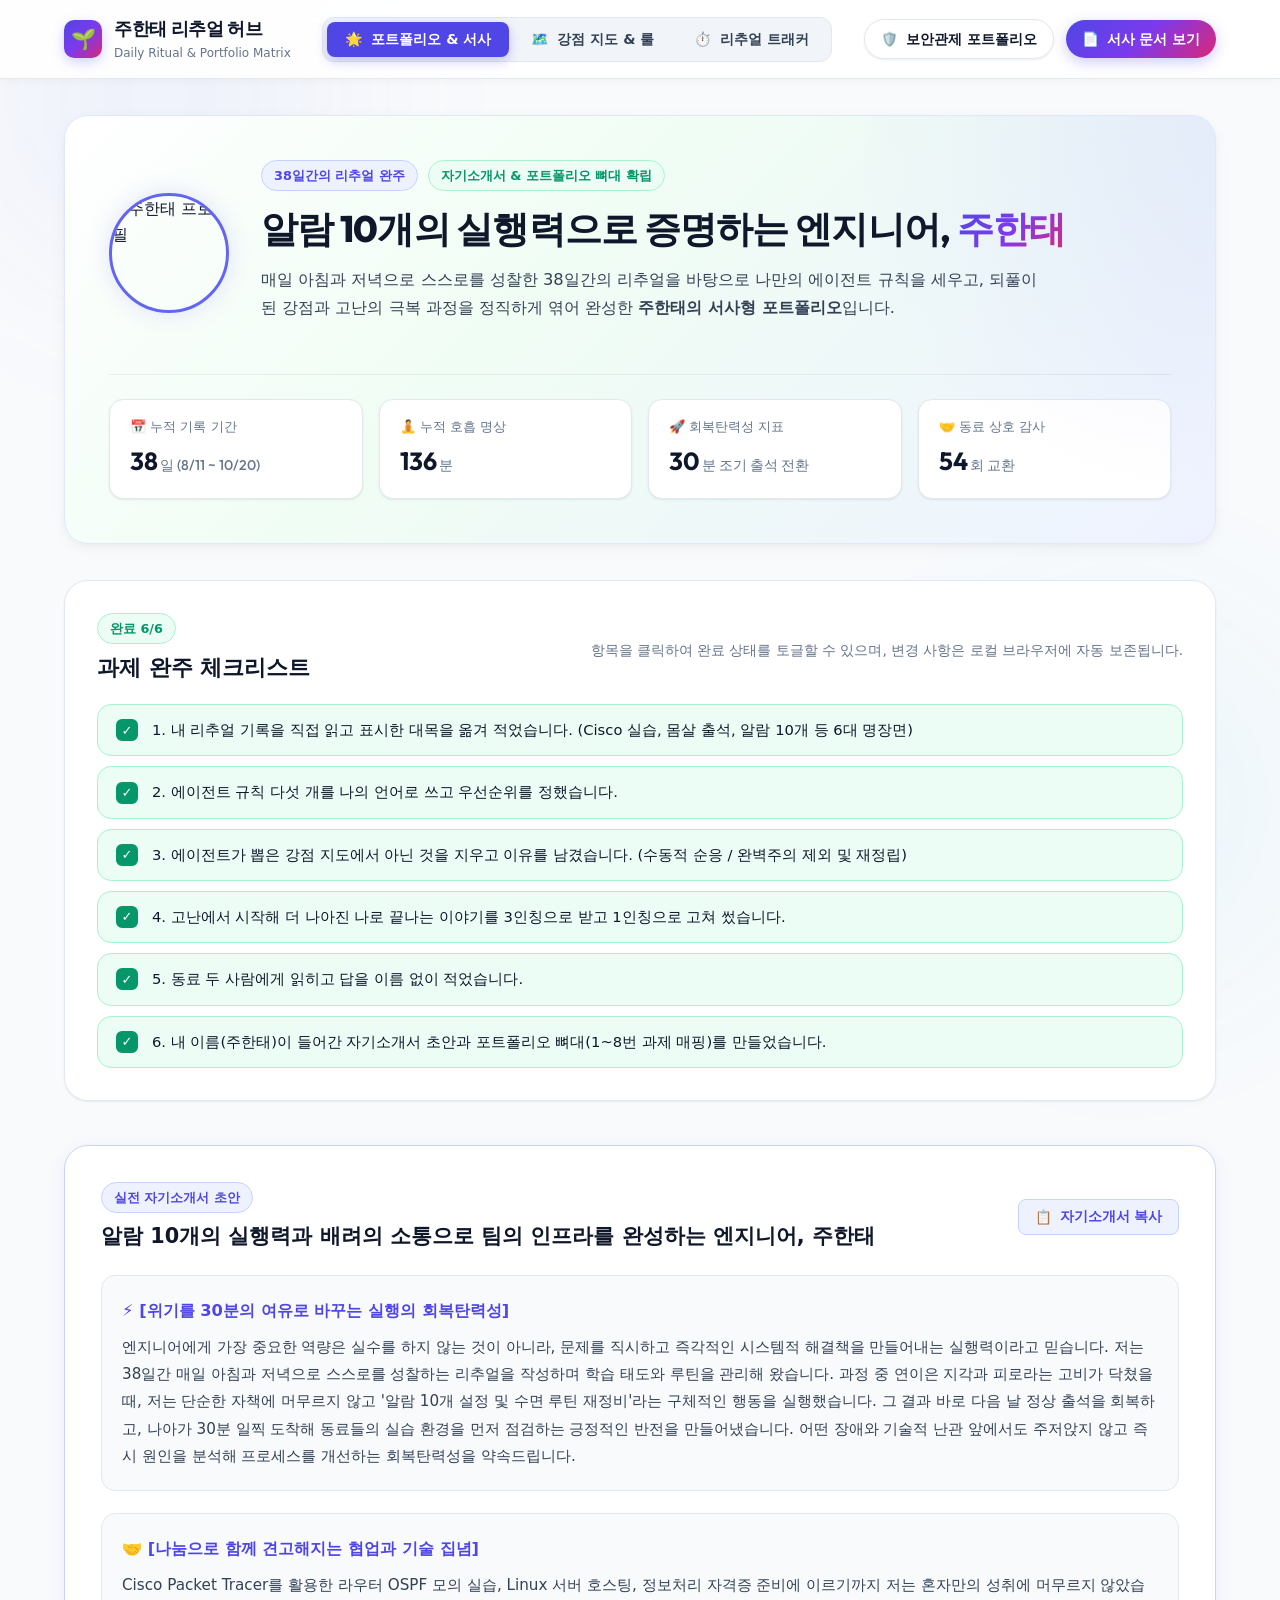
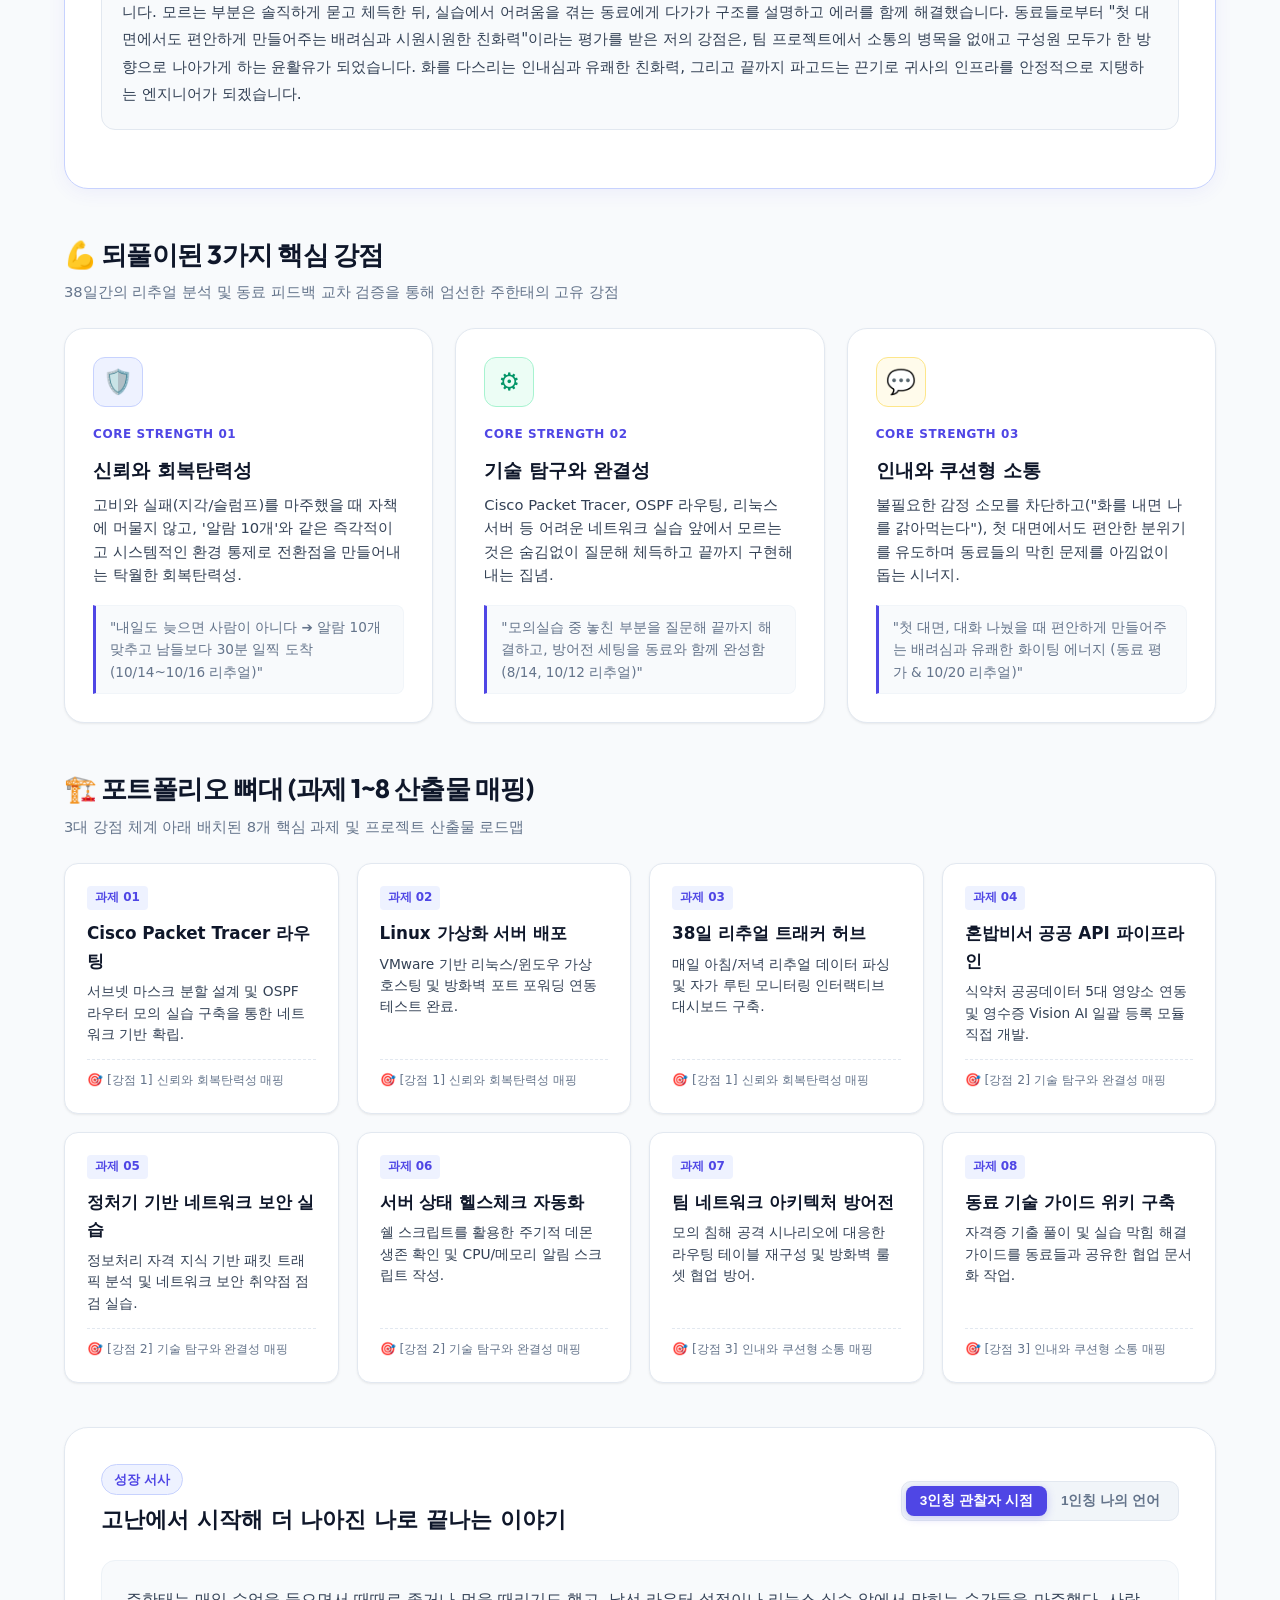
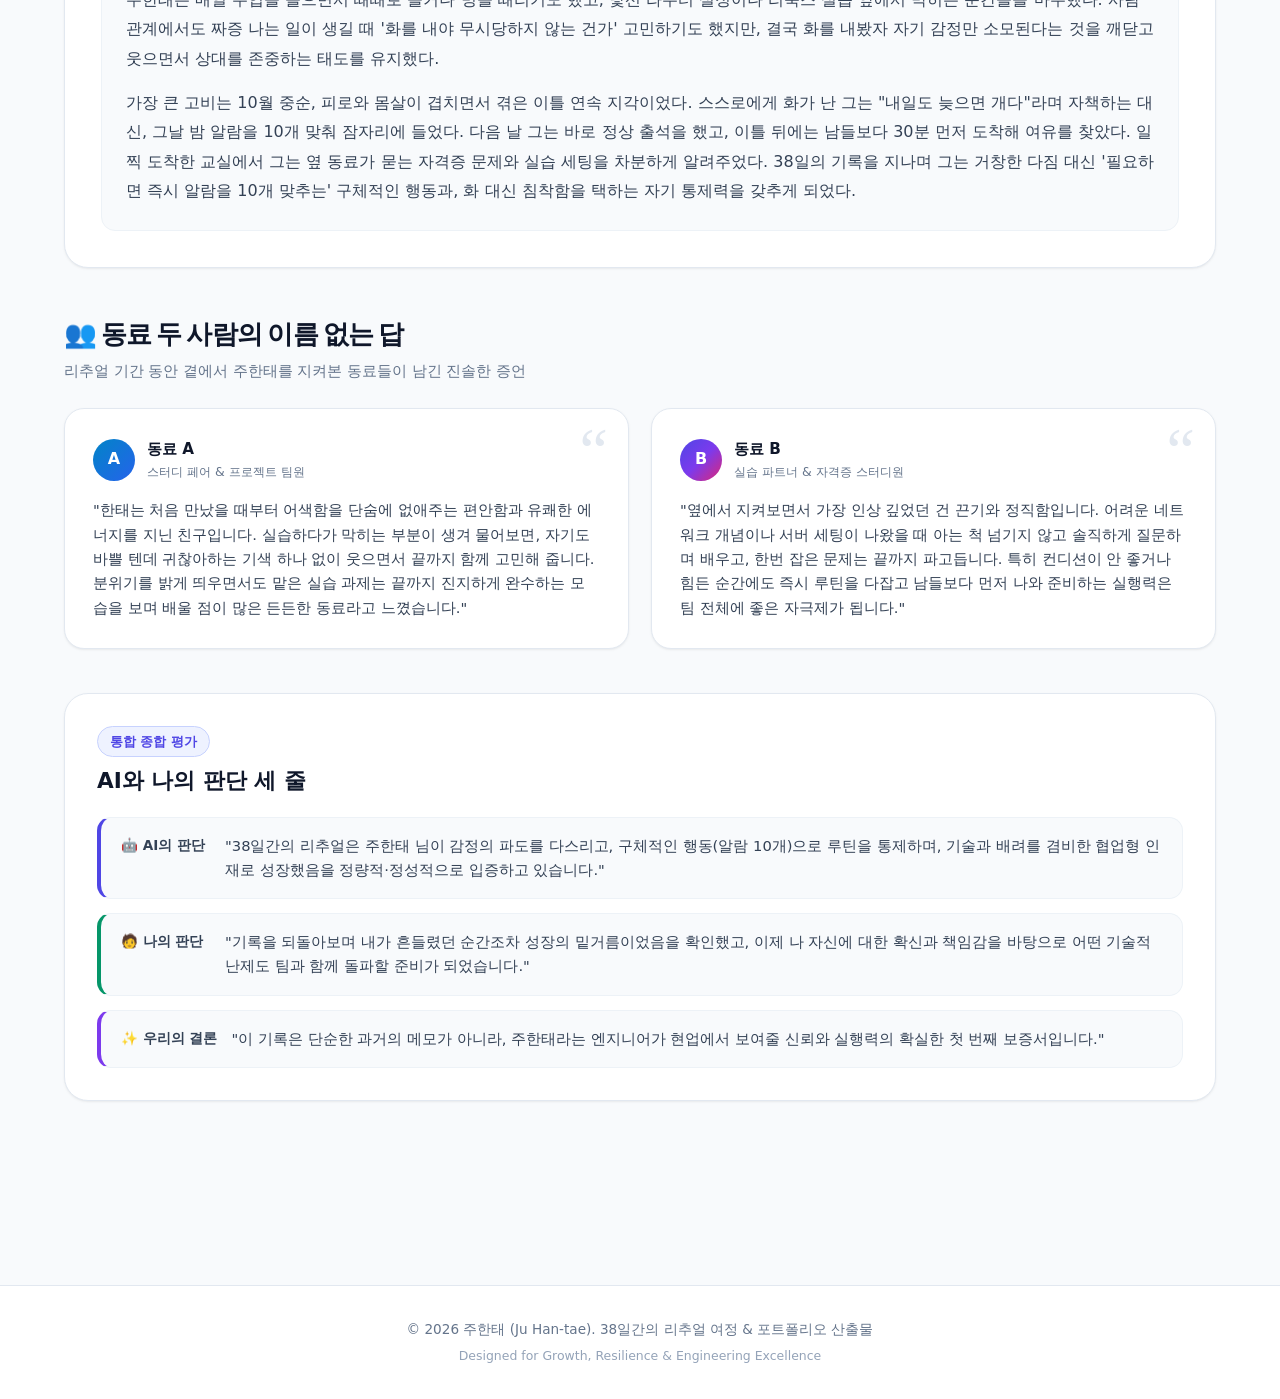
==== commit b75757d8: "style: 밝고 깨끗한 환한 라이트 테마로 전면 개편 및 솔직하고 담백한 본인의 생각 서사로 수정" ====
--- a/index.html
+++ b/index.html
@@ -278,28 +278,22 @@
 
         <div id="narrative-third" class="narrative-content">
           <p>
-            주한태는 매일 아침 거울 앞에서 자신을 시험대에 올리는 청년이었다. 기술 교육 과정 초반, 그는 Cisco 라우터 설정과 리눅스 서버라는 낯선 장벽 앞에서 멍을 때리거나 집중력을 잃고 졸기도 했다. 때로는 마음속에 치밀어 오르는 짜증과 조급함으로 인해 '호구가 되지 않으려면 화를 내야 하지 않을까' 하는 내면의 갈등을 겪기도 했다.
+            주한태는 매일 수업을 들으면서 때때로 졸거나 멍을 때리기도 했고, 낯선 라우터 설정이나 리눅스 실습 앞에서 막히는 순간들을 마주했다. 사람 관계에서도 짜증 나는 일이 생길 때 '화를 내야 무시당하지 않는 건가' 고민하기도 했지만, 결국 화를 내봤자 자기 감정만 소모된다는 것을 깨닫고 웃으면서 상대를 존중하는 태도를 유지했다.
           </p>
           <p>
-            고비는 10월 중순에 찾아왔다. 몸살로 몸이 천근만근인 날도 있었고, 결국 이틀 연속 지각이라는 뼈아픈 실패를 맛보았다. 그는 일기에 "내일도 늦으면 내가 개다"라는 거친 자조를 남기며 무너지는 듯했다.
-          </p>
-          <p>
-            하지만 그는 주저앉지 않았다. 감정적인 후회 대신 스마트폰에 알람 10개를 빽빽하게 등록하는 기민한 실행을 택했다. 다음 날 그는 당당히 정시에 도착했고, 그다음 날은 남들보다 30분이나 먼저 교실 문을 열었다. 그리고 자신이 터득한 네트워크 지식과 정보처리기사 문제 풀이를 옆 동료에게 친절하게 설명해 주고 있었다. 38일의 리추얼을 지나며 그는 화를 억누르는 사람이 아니라, 자신의 루틴과 마음을 스스로 장악한 성숙한 엔지니어로 거듭나 있었다.
+            가장 큰 고비는 10월 중순, 피로와 몸살이 겹치면서 겪은 이틀 연속 지각이었다. 스스로에게 화가 난 그는 "내일도 늦으면 개다"라며 자책하는 대신, 그날 밤 알람을 10개 맞춰 잠자리에 들었다. 다음 날 그는 바로 정상 출석을 했고, 이틀 뒤에는 남들보다 30분 먼저 도착해 여유를 찾았다. 일찍 도착한 교실에서 그는 옆 동료가 묻는 자격증 문제와 실습 세팅을 차분하게 알려주었다. 38일의 기록을 지나며 그는 거창한 다짐 대신 '필요하면 즉시 알람을 10개 맞추는' 구체적인 행동과, 화 대신 침착함을 택하는 자기 통제력을 갖추게 되었다.
           </p>
         </div>
 
         <div id="narrative-first" class="narrative-content" style="display: none;">
           <p>
-            새로운 IT 기술과 네트워크를 처음 마주했을 때, 솔직히 막막함과 피로가 밀려왔습니다. 화면 앞에서 멍해지거나 집중력이 흐려질 때면 자책감이 들었고, 예상치 못한 상황에서 솟구치는 짜증을 다스리는 것도 큰 숙제였습니다. 처음에는 그저 '내가 참고 넘어가면 바보가 되는 것은 아닐까' 고민하기도 했습니다.
+            학원에서 네트워크나 리눅스를 처음 배울 때 솔직히 어렵고 피곤해서 멍 때리거나 졸 때도 있었습니다. 그럴 때마다 모르는 걸 꽁꽁 숨기기보다는 옆자리 형이나 동료들한테 그냥 솔직하게 물어봤습니다. 물어봐서 알게 된 건 나중에 다른 동료가 막힐 때 똑같이 알려줬습니다. 사람을 대할 때도 짜증 나는 상황이 있었지만, 화를 내봤자 결국 내 기분만 망치고 나 자신을 갉아먹는다는 생각이 들어서 그냥 한 번 참고 좋게 웃으면서 넘어가는 게 훨씬 낫다는 걸 배웠습니다.
           </p>
           <p>
-            가장 큰 위기는 10월 중순이었습니다. 누적된 피로로 몸살을 앓았고, 결국 이틀 연속 지각이라는 스스로 용납할 수 없는 고비를 겪었습니다. 일기장에 "내일도 늦으면 사람이 아니다"라고 적을 만큼 제 자신에게 화가 났습니다.
+            제일 큰 고비는 10월에 몸살 기운도 있고 피곤해서 이틀 연속 지각을 했을 때였습니다. 제 자신한테 너무 화가 났고 '내일도 늦으면 진짜 사람도 아니다' 싶었습니다. 근데 자책만 해봤자 아무것도 안 바뀌니까, 그날 밤에 바로 스마트폰 알람을 10개 연속으로 맞춰놓고 잤습니다. 다음 날 바로 지각을 안 했고, 그 다음 날은 아예 30분 일찍 학원에 도착했습니다. 
           </p>
           <p>
-            그러나 저는 말뿐인 자책에 머물지 않았습니다. 당장 그날 밤 알람 10개를 연달아 맞춰 환경 자체를 바꿨습니다. 다음 날 정시 출석을 지켜냈고, 이틀 뒤에는 남들보다 30분 먼저 도착해 불을 켰습니다. 일찍 도착해 차분해진 마음으로 옆자리 동료의 모의 실습 세팅과 자격증 시험공부를 도왔습니다.
-          </p>
-          <p>
-            38일간의 리추얼을 통해 저는 깨달았습니다. 참는 것은 나약함이 아니라 나 자신을 갉아먹지 않는 가장 강한 지혜이며, 고난이 왔을 때 알람 10개를 맞추듯 즉시 행동을 바꾸는 회복탄력성이 저 주한태의 가장 확실한 무기라는 사실을 말입니다.
+            38일 동안 아침저녁으로 기록을 남기면서 제가 확실하게 배운 건 딱 하나입니다. 말로만 '열심히 해야지' 하는 건 아무 소용없고, 문제가 생기면 알람 10개를 맞추는 것처럼 그냥 바로 행동으로 옮겨야 한다는 것입니다. 그리고 불필요하게 감정 소모하지 않고 내 할 일과 사람에 집중하는 게 제가 앞으로도 지켜가고 싶은 제 모습입니다.
           </p>
         </div>
       </div>
--- a/styles/main.css
+++ b/styles/main.css
@@ -5,44 +5,47 @@
   --font-base: 'Pretendard', -apple-system, BlinkMacSystemFont, system-ui, Roboto, sans-serif;
   --font-heading: 'Outfit', 'Pretendard', sans-serif;
 
-  --bg-main: #090d16;
-  --bg-card: rgba(18, 24, 38, 0.75);
-  --bg-card-hover: rgba(28, 36, 56, 0.85);
-  --bg-elevated: #161f30;
-  --bg-glass: rgba(255, 255, 255, 0.03);
-
-  --border-color: rgba(255, 255, 255, 0.08);
-  --border-hover: rgba(99, 102, 241, 0.4);
-
-  --text-main: #f8fafc;
-  --text-sub: #cbd5e1;
-  --text-muted: #94a3b8;
-  --text-dim: #64748b;
-
-  --primary: #6366f1;
-  --primary-light: #818cf8;
-  --primary-glow: rgba(99, 102, 241, 0.35);
-  --accent-purple: #a855f7;
-  --accent-cyan: #06b6d4;
-  --accent-rose: #f43f5e;
-  --accent-emerald: #10b981;
-  --accent-amber: #f59e0b;
-
-  --gradient-brand: linear-gradient(135deg, #6366f1 0%, #a855f7 50%, #ec4899 100%);
-  --gradient-cyan: linear-gradient(135deg, #06b6d4 0%, #3b82f6 100%);
-  --gradient-emerald: linear-gradient(135deg, #10b981 0%, #059669 100%);
-  --gradient-card: linear-gradient(180deg, rgba(255, 255, 255, 0.04) 0%, rgba(255, 255, 255, 0) 100%);
+  /* Bright & Clean Light Palette */
+  --bg-main: #f8fafc;
+  --bg-card: #ffffff;
+  --bg-card-hover: #ffffff;
+  --bg-elevated: #ffffff;
+  --bg-subtle: #f1f5f9;
+  --bg-subtle-hover: #e2e8f0;
+
+  --border-color: #e2e8f0;
+  --border-hover: #818cf8;
+
+  --text-main: #0f172a;
+  --text-sub: #334155;
+  --text-muted: #64748b;
+  --text-dim: #94a3b8;
+
+  --primary: #4f46e5;
+  --primary-light: #6366f1;
+  --primary-glow: rgba(79, 70, 229, 0.12);
+  --accent-purple: #7c3aed;
+  --accent-cyan: #0284c7;
+  --accent-rose: #e11d48;
+  --accent-emerald: #059669;
+  --accent-amber: #d97706;
+
+  --gradient-brand: linear-gradient(135deg, #4f46e5 0%, #7c3aed 50%, #db2777 100%);
+  --gradient-cyan: linear-gradient(135deg, #0284c7 0%, #2563eb 100%);
+  --gradient-emerald: linear-gradient(135deg, #059669 0%, #047857 100%);
 
   --radius-sm: 8px;
   --radius-md: 14px;
   --radius-lg: 20px;
-  --radius-xl: 28px;
-  --shadow-sm: 0 4px 12px rgba(0, 0, 0, 0.2);
-  --shadow-lg: 0 12px 36px rgba(0, 0, 0, 0.4), 0 0 20px rgba(99, 102, 241, 0.1);
-  --shadow-glow: 0 0 30px rgba(99, 102, 241, 0.25);
-
-  --transition-fast: 0.18s ease;
-  --transition-normal: 0.28s cubic-bezier(0.16, 1, 0.3, 1);
+  --radius-xl: 24px;
+
+  --shadow-sm: 0 1px 3px rgba(0, 0, 0, 0.05), 0 1px 2px rgba(0, 0, 0, 0.03);
+  --shadow-md: 0 4px 16px -2px rgba(15, 23, 42, 0.06), 0 2px 6px -1px rgba(15, 23, 42, 0.04);
+  --shadow-lg: 0 10px 30px -4px rgba(15, 23, 42, 0.08), 0 4px 12px -2px rgba(15, 23, 42, 0.03);
+  --shadow-glow: 0 0 25px rgba(79, 70, 229, 0.15);
+
+  --transition-fast: 0.16s ease;
+  --transition-normal: 0.25s cubic-bezier(0.16, 1, 0.3, 1);
 }
 
 * {
@@ -61,31 +64,31 @@
   position: relative;
 }
 
-/* Background Atmosphere Glows */
+/* Bright Ambient Glows */
 body::before {
   content: '';
   position: fixed;
-  top: -20vw;
+  top: -15vw;
   left: -10vw;
-  width: 50vw;
-  height: 50vw;
-  background: radial-gradient(circle, rgba(99, 102, 241, 0.15) 0%, rgba(99, 102, 241, 0) 70%);
+  width: 45vw;
+  height: 45vw;
+  background: radial-gradient(circle, rgba(99, 102, 241, 0.07) 0%, rgba(99, 102, 241, 0) 70%);
   z-index: -1;
   pointer-events: none;
-  filter: blur(80px);
+  filter: blur(60px);
 }
 
 body::after {
   content: '';
   position: fixed;
-  bottom: -20vw;
+  bottom: -15vw;
   right: -10vw;
-  width: 50vw;
-  height: 50vw;
-  background: radial-gradient(circle, rgba(168, 85, 247, 0.12) 0%, rgba(168, 85, 247, 0) 70%);
+  width: 45vw;
+  height: 45vw;
+  background: radial-gradient(circle, rgba(14, 165, 233, 0.06) 0%, rgba(14, 165, 233, 0) 70%);
   z-index: -1;
   pointer-events: none;
-  filter: blur(80px);
+  filter: blur(60px);
 }
 
 /* Scrollbar */
@@ -94,14 +97,14 @@
   height: 8px;
 }
 ::-webkit-scrollbar-track {
-  background: #090d16;
+  background: #f1f5f9;
 }
 ::-webkit-scrollbar-thumb {
-  background: #1e293b;
+  background: #cbd5e1;
   border-radius: 4px;
 }
 ::-webkit-scrollbar-thumb:hover {
-  background: #334155;
+  background: #94a3b8;
 }
 
 /* Layout Container */
@@ -118,10 +121,11 @@
   z-index: 100;
   backdrop-filter: blur(16px);
   -webkit-backdrop-filter: blur(16px);
-  background: rgba(9, 13, 22, 0.85);
+  background: rgba(255, 255, 255, 0.9);
   border-bottom: 1px solid var(--border-color);
   padding: 14px 0;
   transition: all var(--transition-normal);
+  box-shadow: 0 2px 10px rgba(0, 0, 0, 0.03);
 }
 
 .nav-wrap {
@@ -146,7 +150,7 @@
   display: flex;
   align-items: center;
   justify-content: center;
-  box-shadow: 0 0 16px var(--primary-glow);
+  box-shadow: 0 4px 12px rgba(79, 70, 229, 0.25);
   font-size: 20px;
 }
 
@@ -155,9 +159,7 @@
   font-size: 1.15rem;
   font-weight: 700;
   letter-spacing: -0.02em;
-  background: linear-gradient(90deg, #ffffff, #cbd5e1);
-  -webkit-background-clip: text;
-  -webkit-text-fill-color: transparent;
+  color: var(--text-main);
 }
 
 .brand-text span {
@@ -169,7 +171,7 @@
 /* Nav Tabs */
 .nav-tabs {
   display: flex;
-  background: rgba(255, 255, 255, 0.05);
+  background: #f1f5f9;
   padding: 4px;
   border-radius: 12px;
   border: 1px solid var(--border-color);
@@ -184,7 +186,7 @@
   border-radius: 8px;
   border: none;
   background: transparent;
-  color: var(--text-muted);
+  color: var(--text-sub);
   font-size: 0.88rem;
   font-weight: 600;
   font-family: var(--font-base);
@@ -194,13 +196,13 @@
 
 .nav-tab-btn:hover {
   color: var(--text-main);
-  background: rgba(255, 255, 255, 0.04);
+  background: rgba(255, 255, 255, 0.6);
 }
 
 .nav-tab-btn.active {
   color: #fff;
   background: var(--primary);
-  box-shadow: 0 4px 12px rgba(99, 102, 241, 0.4);
+  box-shadow: 0 4px 12px rgba(79, 70, 229, 0.3);
 }
 
 .header-actions {
@@ -219,34 +221,37 @@
   font-weight: 600;
   cursor: pointer;
   border: 1px solid var(--border-color);
-  background: rgba(255, 255, 255, 0.05);
+  background: #ffffff;
   color: var(--text-main);
   transition: all var(--transition-fast);
   text-decoration: none;
+  box-shadow: var(--shadow-sm);
 }
 
 .btn-pill:hover {
-  background: rgba(255, 255, 255, 0.1);
-  border-color: rgba(255, 255, 255, 0.2);
+  background: #f8fafc;
+  border-color: #cbd5e1;
   transform: translateY(-1px);
+  box-shadow: var(--shadow-md);
 }
 
 .btn-pill.primary {
   background: var(--gradient-brand);
+  color: #ffffff;
   border: none;
-  box-shadow: 0 4px 15px rgba(99, 102, 241, 0.35);
+  box-shadow: 0 4px 14px rgba(79, 70, 229, 0.28);
 }
 
 .btn-pill.primary:hover {
-  box-shadow: 0 6px 20px rgba(99, 102, 241, 0.5);
+  box-shadow: 0 6px 18px rgba(79, 70, 229, 0.4);
   transform: translateY(-1px);
 }
 
 /* Tab Panels */
 .tab-content {
   display: none;
-  padding: 40px 0 80px;
-  animation: fadeIn 0.35s ease;
+  padding: 36px 0 80px;
+  animation: fadeIn 0.3s ease;
 }
 
 .tab-content.active {
@@ -254,20 +259,20 @@
 }
 
 @keyframes fadeIn {
-  from { opacity: 0; transform: translateY(8px); }
+  from { opacity: 0; transform: translateY(6px); }
   to { opacity: 1; transform: translateY(0); }
 }
 
 /* Hero Section */
 .hero-banner {
-  background: linear-gradient(180deg, rgba(30, 41, 67, 0.45) 0%, rgba(15, 23, 42, 0.3) 100%);
-  border: 1px solid var(--border-color);
+  background: linear-gradient(135deg, #ffffff 0%, #f0fdf4 40%, #eef2ff 100%);
+  border: 1px solid #e0e7ff;
   border-radius: var(--radius-xl);
-  padding: 48px;
+  padding: 44px;
   position: relative;
   overflow: hidden;
-  box-shadow: var(--shadow-lg);
-  margin-bottom: 40px;
+  box-shadow: var(--shadow-md);
+  margin-bottom: 36px;
 }
 
 .hero-banner::after {
@@ -275,26 +280,27 @@
   position: absolute;
   top: 0;
   right: 0;
-  width: 400px;
+  width: 350px;
   height: 100%;
-  background: radial-gradient(circle at top right, rgba(99, 102, 241, 0.15), transparent 70%);
+  background: radial-gradient(circle at top right, rgba(99, 102, 241, 0.08), transparent 70%);
   pointer-events: none;
 }
 
 .hero-meta {
   display: flex;
   align-items: center;
-  gap: 12px;
-  margin-bottom: 16px;
+  gap: 10px;
+  margin-bottom: 14px;
+  flex-wrap: wrap;
 }
 
 .badge-tag {
   display: inline-flex;
   align-items: center;
   gap: 6px;
-  background: rgba(99, 102, 241, 0.15);
-  color: var(--primary-light);
-  border: 1px solid rgba(99, 102, 241, 0.3);
+  background: #eef2ff;
+  color: var(--primary);
+  border: 1px solid #c7d2fe;
   padding: 4px 12px;
   border-radius: 9999px;
   font-size: 0.8rem;
@@ -302,18 +308,19 @@
 }
 
 .badge-tag.emerald {
-  background: rgba(16, 185, 129, 0.15);
+  background: #ecfdf5;
   color: var(--accent-emerald);
-  border-color: rgba(16, 185, 129, 0.3);
+  border-color: #a7f3d0;
 }
 
 .hero-title {
   font-family: var(--font-heading);
-  font-size: 2.6rem;
+  font-size: 2.3rem;
   font-weight: 800;
-  line-height: 1.25;
-  margin-bottom: 16px;
+  line-height: 1.28;
+  margin-bottom: 14px;
   letter-spacing: -0.02em;
+  color: var(--text-main);
 }
 
 .hero-title .highlight {
@@ -323,10 +330,10 @@
 }
 
 .hero-desc {
-  font-size: 1.05rem;
+  font-size: 1.02rem;
   color: var(--text-sub);
   max-width: 780px;
-  margin-bottom: 28px;
+  margin-bottom: 24px;
   line-height: 1.7;
 }
 
@@ -334,43 +341,45 @@
   display: grid;
   grid-template-columns: repeat(auto-fit, minmax(180px, 1fr));
   gap: 16px;
-  margin-top: 32px;
-  padding-top: 28px;
-  border-top: 1px solid var(--border-color);
+  margin-top: 28px;
+  padding-top: 24px;
+  border-top: 1px solid rgba(0, 0, 0, 0.06);
 }
 
 .hero-stat-card {
-  background: rgba(255, 255, 255, 0.02);
+  background: #ffffff;
   border: 1px solid var(--border-color);
   padding: 16px 20px;
   border-radius: var(--radius-md);
+  box-shadow: var(--shadow-sm);
   transition: all var(--transition-fast);
 }
 
 .hero-stat-card:hover {
-  background: rgba(255, 255, 255, 0.04);
   border-color: var(--primary-light);
+  box-shadow: var(--shadow-md);
   transform: translateY(-2px);
 }
 
 .stat-label {
   font-size: 0.82rem;
   color: var(--text-muted);
-  margin-bottom: 6px;
+  margin-bottom: 4px;
   display: flex;
   align-items: center;
   gap: 6px;
+  font-weight: 500;
 }
 
 .stat-value {
   font-family: var(--font-heading);
-  font-size: 1.6rem;
+  font-size: 1.55rem;
   font-weight: 700;
   color: var(--text-main);
 }
 
 .stat-value small {
-  font-size: 0.9rem;
+  font-size: 0.88rem;
   font-weight: 500;
   color: var(--text-muted);
   margin-left: 2px;
@@ -378,7 +387,7 @@
 
 /* Section Header */
 .section-header {
-  margin-bottom: 28px;
+  margin-bottom: 24px;
   display: flex;
   justify-content: space-between;
   align-items: flex-end;
@@ -386,50 +395,45 @@
 
 .section-header h2 {
   font-family: var(--font-heading);
-  font-size: 1.75rem;
+  font-size: 1.65rem;
   font-weight: 700;
   letter-spacing: -0.02em;
   display: flex;
   align-items: center;
   gap: 10px;
+  color: var(--text-main);
 }
 
 .section-header p {
   color: var(--text-muted);
   font-size: 0.92rem;
-  margin-top: 6px;
+  margin-top: 4px;
 }
 
 /* Card System */
 .glass-card {
   background: var(--bg-card);
-  backdrop-filter: blur(12px);
-  -webkit-backdrop-filter: blur(12px);
   border: 1px solid var(--border-color);
   border-radius: var(--radius-lg);
   padding: 28px;
   transition: all var(--transition-normal);
   position: relative;
   overflow: hidden;
+  box-shadow: var(--shadow-sm);
 }
 
 .glass-card:hover {
   border-color: var(--border-hover);
-  background: var(--bg-card-hover);
   box-shadow: var(--shadow-lg);
-}
-
-.glass-card.highlight {
-  border-color: rgba(99, 102, 241, 0.4);
-  background: linear-gradient(180deg, rgba(99, 102, 241, 0.08) 0%, rgba(18, 24, 38, 0.8) 100%);
+  transform: translateY(-2px);
 }
 
 /* 3 Core Strengths Grid */
 .strength-grid {
   display: grid;
   grid-template-columns: repeat(auto-fit, minmax(320px, 1fr));
-  gap: 24px;
-  margin-bottom: 48px;
+  gap: 22px;
+  margin-bottom: 44px;
 }
 
 .strength-card {
@@ -438,92 +442,93 @@
 }
 
 .strength-icon {
-  width: 52px;
-  height: 52px;
-  border-radius: 14px;
+  width: 50px;
+  height: 50px;
+  border-radius: 12px;
   display: flex;
   align-items: center;
   justify-content: center;
-  font-size: 26px;
-  margin-bottom: 20px;
-  background: rgba(255, 255, 255, 0.05);
-  border: 1px solid var(--border-color);
+  font-size: 24px;
+  margin-bottom: 18px;
 }
 
 .strength-card:nth-child(1) .strength-icon {
-  background: rgba(99, 102, 241, 0.15);
-  color: var(--primary-light);
-  border-color: rgba(99, 102, 241, 0.3);
+  background: #eef2ff;
+  color: var(--primary);
+  border: 1px solid #c7d2fe;
 }
 
 .strength-card:nth-child(2) .strength-icon {
-  background: rgba(16, 185, 129, 0.15);
+  background: #ecfdf5;
   color: var(--accent-emerald);
-  border-color: rgba(16, 185, 129, 0.3);
+  border: 1px solid #a7f3d0;
 }
 
 .strength-card:nth-child(3) .strength-icon {
-  background: rgba(245, 158, 11, 0.15);
+  background: #fffbeb;
   color: var(--accent-amber);
-  border-color: rgba(245, 158, 11, 0.3);
+  border: 1px solid #fde68a;
 }
 
 .strength-card h3 {
-  font-size: 1.25rem;
-  font-weight: 700;
-  margin-bottom: 8px;
+  font-size: 1.2rem;
+  font-weight: 700;
+  margin-bottom: 6px;
+  color: var(--text-main);
 }
 
 .strength-badge {
   font-size: 0.75rem;
   text-transform: uppercase;
   letter-spacing: 0.05em;
-  color: var(--primary-light);
-  font-weight: 700;
-  margin-bottom: 12px;
+  color: var(--primary);
+  font-weight: 700;
+  margin-bottom: 10px;
   display: block;
 }
 
 .strength-desc {
   font-size: 0.92rem;
   color: var(--text-sub);
-  margin-bottom: 20px;
+  margin-bottom: 18px;
   flex-grow: 1;
+  line-height: 1.6;
 }
 
 .strength-quote {
-  background: rgba(0, 0, 0, 0.25);
+  background: #f8fafc;
   border-left: 3px solid var(--primary);
-  padding: 12px 14px;
+  padding: 10px 14px;
   border-radius: 0 var(--radius-sm) var(--radius-sm) 0;
   font-size: 0.85rem;
   color: var(--text-muted);
-  font-style: italic;
+  border: 1px solid #f1f5f9;
+  border-left: 3px solid var(--primary);
 }
 
 /* Portfolio 8 Tasks Grid */
 .portfolio-grid {
   display: grid;
-  grid-template-columns: repeat(auto-fit, minmax(270px, 1fr));
-  gap: 20px;
-  margin-bottom: 48px;
+  grid-template-columns: repeat(auto-fit, minmax(260px, 1fr));
+  gap: 18px;
+  margin-bottom: 44px;
 }
 
 .portfolio-item {
-  background: var(--bg-card);
+  background: #ffffff;
   border: 1px solid var(--border-color);
   border-radius: var(--radius-md);
   padding: 22px;
   display: flex;
   flex-direction: column;
   transition: all var(--transition-fast);
-  position: relative;
+  box-shadow: var(--shadow-sm);
 }
 
 .portfolio-item:hover {
   transform: translateY(-3px);
   border-color: var(--primary-light);
-  box-shadow: 0 10px 24px rgba(0, 0, 0, 0.3);
+  box-shadow: var(--shadow-md);
 }
 
 .task-tag {
@@ -532,8 +537,8 @@
   font-weight: 700;
   padding: 2px 8px;
   border-radius: 4px;
-  background: rgba(99, 102, 241, 0.15);
-  color: var(--primary-light);
+  background: #eef2ff;
+  color: var(--primary);
   margin-bottom: 10px;
   width: fit-content;
 }
@@ -541,15 +546,15 @@
 .portfolio-item h4 {
   font-size: 1.05rem;
   font-weight: 700;
-  margin-bottom: 8px;
+  margin-bottom: 6px;
   color: var(--text-main);
 }
 
 .portfolio-item p {
-  font-size: 0.85rem;
+  font-size: 0.86rem;
   color: var(--text-sub);
   line-height: 1.55;
-  margin-bottom: 16px;
+  margin-bottom: 14px;
   flex-grow: 1;
 }
 
@@ -560,30 +565,32 @@
   align-items: center;
   gap: 6px;
   border-top: 1px dashed var(--border-color);
-  padding-top: 12px;
-}
-
-/* Narrative Story Switcher */
+  padding-top: 10px;
+  font-weight: 500;
+}
+
+/* Narrative Story Box */
 .narrative-box {
-  background: var(--bg-card);
+  background: #ffffff;
   border: 1px solid var(--border-color);
   border-radius: var(--radius-xl);
   padding: 36px;
-  margin-bottom: 48px;
+  margin-bottom: 44px;
+  box-shadow: var(--shadow-sm);
 }
 
 .narrative-header {
   display: flex;
   justify-content: space-between;
   align-items: center;
-  margin-bottom: 24px;
+  margin-bottom: 22px;
   flex-wrap: wrap;
-  gap: 16px;
+  gap: 14px;
 }
 
 .narrative-switch {
   display: flex;
-  background: rgba(0, 0, 0, 0.3);
+  background: #f1f5f9;
   padding: 4px;
   border-radius: 10px;
   border: 1px solid var(--border-color);
@@ -604,43 +611,51 @@
 .narrative-btn.active {
   background: var(--primary);
   color: #fff;
+  box-shadow: 0 2px 8px rgba(79, 70, 229, 0.25);
 }
 
 .narrative-content {
-  font-size: 1.02rem;
+  font-size: 1rem;
   line-height: 1.85;
   color: var(--text-sub);
-  white-space: pre-line;
+  background: #f8fafc;
+  border: 1px solid #edf2f7;
+  padding: 24px;
+  border-radius: var(--radius-md);
 }
 
 .narrative-content p {
-  margin-bottom: 16px;
+  margin-bottom: 14px;
+}
+.narrative-content p:last-child {
+  margin-bottom: 0;
 }
 
 /* Testimonials / Colleague Feedback */
 .testimonial-grid {
   display: grid;
   grid-template-columns: repeat(auto-fit, minmax(320px, 1fr));
-  gap: 24px;
-  margin-bottom: 48px;
+  gap: 22px;
+  margin-bottom: 44px;
 }
 
 .testimonial-card {
-  background: var(--bg-card);
+  background: #ffffff;
   border: 1px solid var(--border-color);
   border-radius: var(--radius-lg);
   padding: 28px;
   position: relative;
+  box-shadow: var(--shadow-sm);
 }
 
 .testimonial-card::before {
   content: '“';
   font-family: serif;
-  font-size: 72px;
+  font-size: 64px;
   position: absolute;
-  top: 12px;
-  right: 24px;
-  color: rgba(255, 255, 255, 0.05);
+  top: 10px;
+  right: 20px;
+  color: #e2e8f0;
   line-height: 1;
 }
 
@@ -648,24 +663,26 @@
   display: flex;
   align-items: center;
   gap: 12px;
-  margin-bottom: 18px;
+  margin-bottom: 16px;
 }
 
 .colleague-avatar {
-  width: 44px;
-  height: 44px;
+  width: 42px;
+  height: 42px;
   border-radius: 50%;
   background: var(--gradient-cyan);
+  color: #fff;
   display: flex;
   align-items: center;
   justify-content: center;
   font-weight: 700;
-  font-size: 1.1rem;
+  font-size: 1rem;
 }
 
 .colleague-name {
   font-weight: 700;
   font-size: 0.95rem;
+  color: var(--text-main);
 }
 
 .colleague-role {
@@ -677,31 +694,31 @@
   font-size: 0.92rem;
   color: var(--text-sub);
   line-height: 1.65;
-  font-style: italic;
-}
-
-/* Self-Intro Card with Copy Button */
+}
+
+/* Self-Intro Card */
 .self-intro-box {
-  background: linear-gradient(180deg, rgba(23, 31, 51, 0.8) 0%, rgba(15, 23, 42, 0.9) 100%);
-  border: 1px solid rgba(99, 102, 241, 0.35);
+  background: #ffffff;
+  border: 1px solid #c7d2fe;
   border-radius: var(--radius-xl);
   padding: 36px;
-  margin-bottom: 48px;
-  position: relative;
+  margin-bottom: 44px;
+  box-shadow: 0 4px 20px -2px rgba(79, 70, 229, 0.08);
 }
 
 .intro-title-area {
   display: flex;
   justify-content: space-between;
   align-items: center;
-  margin-bottom: 24px;
+  margin-bottom: 22px;
   flex-wrap: wrap;
   gap: 12px;
 }
 
 .intro-title-area h3 {
-  font-size: 1.35rem;
-  font-weight: 700;
+  font-size: 1.3rem;
+  font-weight: 700;
+  color: var(--text-main);
 }
 
 .copy-btn {
@@ -709,9 +726,9 @@
   align-items: center;
   gap: 8px;
   padding: 8px 16px;
-  background: rgba(99, 102, 241, 0.15);
-  color: var(--primary-light);
-  border: 1px solid rgba(99, 102, 241, 0.3);
+  background: #eef2ff;
+  color: var(--primary);
+  border: 1px solid #c7d2fe;
   border-radius: 8px;
   font-size: 0.85rem;
   font-weight: 600;
@@ -725,46 +742,51 @@
 }
 
 .intro-content {
-  font-size: 0.96rem;
+  font-size: 0.95rem;
   color: var(--text-sub);
   line-height: 1.8;
 }
 
 .intro-section {
-  margin-bottom: 24px;
+  margin-bottom: 22px;
+  background: #f8fafc;
+  padding: 20px;
+  border-radius: var(--radius-md);
+  border: 1px solid #e2e8f0;
 }
 
 .intro-section h4 {
-  color: #fff;
-  font-size: 1.05rem;
+  color: var(--primary);
+  font-size: 1.02rem;
   margin-bottom: 8px;
   display: flex;
   align-items: center;
   gap: 8px;
 }
 
-/* Checklist Card */
+/* Checklist Box */
 .checklist-box {
-  background: var(--bg-card);
+  background: #ffffff;
   border: 1px solid var(--border-color);
   border-radius: var(--radius-xl);
   padding: 32px;
-  margin-bottom: 48px;
+  margin-bottom: 44px;
+  box-shadow: var(--shadow-sm);
 }
 
 .checklist-items {
   display: flex;
   flex-direction: column;
-  gap: 12px;
-  margin-top: 20px;
+  gap: 10px;
+  margin-top: 18px;
 }
 
 .check-item {
   display: flex;
   align-items: center;
   gap: 14px;
-  padding: 14px 18px;
-  background: rgba(255, 255, 255, 0.02);
+  padding: 13px 18px;
+  background: #f8fafc;
   border: 1px solid var(--border-color);
   border-radius: var(--radius-md);
   cursor: pointer;
@@ -772,23 +794,24 @@
 }
 
 .check-item:hover {
-  background: rgba(255, 255, 255, 0.04);
+  background: #f1f5f9;
 }
 
 .check-item.completed {
-  border-color: rgba(16, 185, 129, 0.4);
-  background: rgba(16, 185, 129, 0.06);
+  border-color: #a7f3d0;
+  background: #ecfdf5;
 }
 
 .check-box-icon {
   width: 22px;
   height: 22px;
   border-radius: 6px;
-  border: 2px solid var(--text-muted);
+  border: 2px solid #cbd5e1;
+  background: #ffffff;
   display: flex;
   align-items: center;
   justify-content: center;
-  font-size: 14px;
+  font-size: 13px;
   transition: all var(--transition-fast);
 }
 
@@ -806,26 +829,28 @@
 
 /* AI & My Judgment 3 Lines */
 .judgment-box {
-  background: var(--bg-card);
+  background: #ffffff;
   border: 1px solid var(--border-color);
   border-radius: var(--radius-xl);
   padding: 32px;
-  margin-bottom: 48px;
+  margin-bottom: 44px;
+  box-shadow: var(--shadow-sm);
 }
 
 .judgment-list {
   display: flex;
   flex-direction: column;
-  gap: 16px;
+  gap: 14px;
   margin-top: 18px;
 }
 
 .judgment-line {
   display: flex;
-  gap: 16px;
-  padding: 16px;
-  background: rgba(0, 0, 0, 0.2);
+  gap: 14px;
+  padding: 16px 20px;
+  background: #f8fafc;
   border-radius: var(--radius-md);
+  border: 1px solid #edf2f7;
   border-left: 4px solid var(--primary);
 }
 
@@ -840,7 +865,7 @@
   font-weight: 700;
   font-size: 0.85rem;
   min-width: 90px;
-  color: var(--text-muted);
+  color: var(--text-sub);
 }
 
 .judgment-msg {
@@ -848,69 +873,74 @@
   color: var(--text-sub);
 }
 
-/* TAB 2: Strength Map & Agent Rules */
+/* TAB 2: Agent Rules */
 .agent-rules-grid {
   display: flex;
   flex-direction: column;
-  gap: 16px;
-  margin-bottom: 48px;
+  gap: 14px;
+  margin-bottom: 44px;
 }
 
 .rule-card {
-  background: var(--bg-card);
+  background: #ffffff;
   border: 1px solid var(--border-color);
   border-radius: var(--radius-lg);
-  padding: 24px;
+  padding: 22px 24px;
   display: flex;
   align-items: flex-start;
-  gap: 20px;
+  gap: 18px;
   transition: all var(--transition-fast);
+  box-shadow: var(--shadow-sm);
 }
 
 .rule-card:hover {
   transform: translateX(4px);
   border-color: var(--primary-light);
+  box-shadow: var(--shadow-md);
 }
 
 .rule-priority {
-  width: 42px;
-  height: 42px;
-  border-radius: 12px;
-  background: rgba(99, 102, 241, 0.15);
-  color: var(--primary-light);
+  width: 40px;
+  height: 40px;
+  border-radius: 10px;
+  background: #eef2ff;
+  color: var(--primary);
+  border: 1px solid #c7d2fe;
   display: flex;
   align-items: center;
   justify-content: center;
   font-weight: 800;
   font-family: var(--font-heading);
-  font-size: 1.1rem;
+  font-size: 1.05rem;
   flex-shrink: 0;
 }
 
 .rule-body h4 {
-  font-size: 1.1rem;
-  font-weight: 700;
-  margin-bottom: 6px;
+  font-size: 1.05rem;
+  font-weight: 700;
+  margin-bottom: 4px;
+  color: var(--text-main);
 }
 
 .rule-body p {
-  font-size: 0.9rem;
+  font-size: 0.88rem;
   color: var(--text-muted);
 }
 
-/* Strength Evaluation Matrix (Kept vs Rejected) */
+/* Matrix (Kept vs Removed) */
 .matrix-grid {
   display: grid;
   grid-template-columns: repeat(auto-fit, minmax(320px, 1fr));
-  gap: 24px;
-  margin-bottom: 48px;
+  gap: 22px;
+  margin-bottom: 44px;
 }
 
 .matrix-col {
-  background: var(--bg-card);
+  background: #ffffff;
   border: 1px solid var(--border-color);
   border-radius: var(--radius-xl);
-  padding: 28px;
+  padding: 26px;
+  box-shadow: var(--shadow-sm);
 }
 
 .matrix-col.approved {
@@ -923,15 +953,16 @@
 
 .matrix-col h3 {
   font-size: 1.15rem;
-  margin-bottom: 18px;
+  margin-bottom: 16px;
   display: flex;
   align-items: center;
   gap: 8px;
+  color: var(--text-main);
 }
 
 .matrix-item {
-  background: rgba(255, 255, 255, 0.02);
-  border: 1px solid var(--border-color);
+  background: #f8fafc;
+  border: 1px solid #edf2f7;
   border-radius: var(--radius-md);
   padding: 16px;
   margin-bottom: 12px;
@@ -940,66 +971,72 @@
 .matrix-item h5 {
   font-size: 0.95rem;
   margin-bottom: 6px;
+  color: var(--text-main);
 }
 
 .matrix-item p {
   font-size: 0.85rem;
   color: var(--text-muted);
-  line-height: 1.5;
-}
-
-/* Turning Point Timeline */
+  line-height: 1.55;
+}
+
+/* Timeline */
 .timeline {
   position: relative;
-  padding: 20px 0 20px 32px;
-  border-left: 2px solid rgba(99, 102, 241, 0.3);
-  margin-bottom: 48px;
+  padding: 16px 0 16px 32px;
+  border-left: 2px solid #cbd5e1;
+  margin-bottom: 44px;
 }
 
 .timeline-item {
   position: relative;
-  margin-bottom: 32px;
+  margin-bottom: 28px;
 }
 
 .timeline-dot {
   position: absolute;
   left: -40px;
-  top: 4px;
+  top: 6px;
   width: 16px;
   height: 16px;
   border-radius: 50%;
   background: var(--primary);
-  box-shadow: 0 0 12px var(--primary);
-  border: 3px solid var(--bg-main);
+  border: 3px solid #ffffff;
+  box-shadow: 0 0 6px rgba(79, 70, 229, 0.4);
 }
 
 .timeline-date {
   font-family: var(--font-heading);
   font-size: 0.82rem;
   font-weight: 700;
-  color: var(--primary-light);
+  color: var(--primary);
   margin-bottom: 6px;
 }
 
 .timeline-card {
-  background: var(--bg-card);
+  background: #ffffff;
   border: 1px solid var(--border-color);
   border-radius: var(--radius-md);
-  padding: 20px;
+  padding: 18px 20px;
+  box-shadow: var(--shadow-sm);
 }
 
 .timeline-card h4 {
   font-size: 1.05rem;
   font-weight: 700;
-  margin-bottom: 8px;
+  margin-bottom: 6px;
+  color: var(--text-main);
 }
 
 .timeline-card blockquote {
   font-size: 0.88rem;
   color: var(--text-sub);
-  margin-bottom: 10px;
-  border-left: 2px solid var(--border-color);
+  margin-bottom: 8px;
+  border-left: 3px solid #cbd5e1;
   padding-left: 10px;
+  background: #f8fafc;
+  padding: 8px 12px;
+  border-radius: 0 6px 6px 0;
 }
 
 .timeline-card p {
@@ -1013,8 +1050,8 @@
   justify-content: space-between;
   align-items: center;
   flex-wrap: wrap;
-  gap: 16px;
-  margin-bottom: 32px;
+  gap: 14px;
+  margin-bottom: 28px;
 }
 
 .filter-group {
@@ -1025,36 +1062,38 @@
 }
 
 .search-input {
-  background: rgba(255, 255, 255, 0.05);
+  background: #ffffff;
   border: 1px solid var(--border-color);
   border-radius: 8px;
   padding: 8px 14px;
-  color: #fff;
+  color: var(--text-main);
   font-size: 0.88rem;
   font-family: var(--font-base);
   outline: none;
   width: 220px;
+  box-shadow: var(--shadow-sm);
 }
 
 .search-input:focus {
-  border-color: var(--primary-light);
+  border-color: var(--primary);
 }
 
 .filter-btn {
-  background: rgba(255, 255, 255, 0.04);
+  background: #ffffff;
   border: 1px solid var(--border-color);
   padding: 8px 14px;
   border-radius: 8px;
-  color: var(--text-muted);
+  color: var(--text-sub);
   font-size: 0.85rem;
   font-weight: 600;
   cursor: pointer;
   transition: all var(--transition-fast);
+  box-shadow: var(--shadow-sm);
 }
 
 .filter-btn:hover {
-  background: rgba(255, 255, 255, 0.08);
-  color: #fff;
+  background: #f8fafc;
+  color: var(--text-main);
 }
 
 .filter-btn.active {
@@ -1063,25 +1102,27 @@
   color: #fff;
 }
 
-/* Interactive Breathing Box */
+/* Breathing Box */
 .breathing-box {
-  background: linear-gradient(135deg, rgba(23, 31, 51, 0.9) 0%, rgba(15, 23, 42, 0.95) 100%);
-  border: 1px solid var(--border-color);
+  background: linear-gradient(135deg, #ffffff 0%, #eff6ff 100%);
+  border: 1px solid #bfdbfe;
   border-radius: var(--radius-xl);
   padding: 32px;
   display: flex;
   align-items: center;
   justify-content: space-between;
-  margin-bottom: 40px;
+  margin-bottom: 36px;
   position: relative;
   overflow: hidden;
   flex-wrap: wrap;
   gap: 24px;
+  box-shadow: var(--shadow-sm);
 }
 
 .breathing-info h3 {
-  font-size: 1.4rem;
-  margin-bottom: 8px;
+  font-size: 1.35rem;
+  margin-bottom: 6px;
+  color: var(--text-main);
 }
 
 .breathing-info p {
@@ -1093,7 +1134,13 @@
 
 .timer-controls {
   display: flex;
-  gap: 10px;
+  gap: 8px;
+}
+
+.timer-preset-btn.active {
+  background: var(--primary);
+  color: #fff;
+  border-color: var(--primary);
 }
 
 .breathing-visual-wrap {
@@ -1101,36 +1148,37 @@
   flex-direction: column;
   align-items: center;
   justify-content: center;
-  min-width: 180px;
+  min-width: 170px;
 }
 
 .breath-circle {
   width: 110px;
   height: 110px;
   border-radius: 50%;
-  background: radial-gradient(circle, rgba(99, 102, 241, 0.4) 0%, rgba(99, 102, 241, 0.05) 70%);
-  border: 2px solid var(--primary-light);
+  background: radial-gradient(circle, #e0e7ff 0%, #ffffff 70%);
+  border: 3px solid var(--primary);
   display: flex;
   align-items: center;
   justify-content: center;
   position: relative;
   transition: transform 4s ease-in-out;
+  box-shadow: 0 4px 16px rgba(79, 70, 229, 0.15);
 }
 
 .breath-circle.inhale {
   transform: scale(1.35);
-  box-shadow: 0 0 35px var(--primary-glow);
+  box-shadow: 0 0 30px rgba(79, 70, 229, 0.25);
 }
 
 .breath-circle.exhale {
   transform: scale(0.85);
-  box-shadow: 0 0 10px transparent;
+  box-shadow: 0 0 8px transparent;
 }
 
 .breath-state-text {
   font-size: 0.88rem;
   font-weight: 700;
-  color: #fff;
+  color: var(--primary);
   text-align: center;
 }
 
@@ -1142,15 +1190,15 @@
   color: var(--text-main);
 }
 
-/* Records Feed / Cards */
+/* Records Feed */
 .records-feed {
   display: grid;
   grid-template-columns: repeat(auto-fill, minmax(340px, 1fr));
-  gap: 20px;
+  gap: 18px;
 }
 
 .record-card {
-  background: var(--bg-card);
+  background: #ffffff;
   border: 1px solid var(--border-color);
   border-radius: var(--radius-md);
   padding: 22px;
@@ -1158,36 +1206,38 @@
   transition: all var(--transition-fast);
   display: flex;
   flex-direction: column;
+  box-shadow: var(--shadow-sm);
 }
 
 .record-card:hover {
   transform: translateY(-3px);
   border-color: var(--primary-light);
-  background: var(--bg-card-hover);
+  box-shadow: var(--shadow-md);
 }
 
 .record-card.highlight {
-  border-color: rgba(245, 158, 11, 0.4);
-  background: linear-gradient(180deg, rgba(245, 158, 11, 0.05) 0%, rgba(18, 24, 38, 0.75) 100%);
+  border-color: #fde68a;
+  background: linear-gradient(180deg, #fffbeb 0%, #ffffff 100%);
 }
 
 .record-header {
   display: flex;
   justify-content: space-between;
   align-items: center;
-  margin-bottom: 12px;
+  margin-bottom: 10px;
 }
 
 .record-date {
   font-family: var(--font-heading);
   font-weight: 700;
   font-size: 1.05rem;
+  color: var(--text-main);
 }
 
 .record-breath {
   font-size: 0.8rem;
-  background: rgba(99, 102, 241, 0.15);
-  color: var(--primary-light);
+  background: #eef2ff;
+  color: var(--primary);
   padding: 3px 8px;
   border-radius: 6px;
   font-weight: 600;
@@ -1213,7 +1263,7 @@
 
 .micro-tag {
   font-size: 0.72rem;
-  background: rgba(255, 255, 255, 0.05);
+  background: #f1f5f9;
   color: var(--text-muted);
   padding: 2px 6px;
   border-radius: 4px;
@@ -1223,8 +1273,8 @@
 .modal-overlay {
   position: fixed;
   inset: 0;
-  background: rgba(0, 0, 0, 0.75);
-  backdrop-filter: blur(8px);
+  background: rgba(15, 23, 42, 0.45);
+  backdrop-filter: blur(6px);
   z-index: 200;
   display: flex;
   align-items: center;
@@ -1241,7 +1291,7 @@
 }
 
 .modal-window {
-  background: var(--bg-elevated);
+  background: #ffffff;
   border: 1px solid var(--border-color);
   border-radius: var(--radius-xl);
   width: 100%;
@@ -1250,8 +1300,8 @@
   overflow-y: auto;
   padding: 32px;
   position: relative;
-  box-shadow: var(--shadow-lg);
-  transform: translateY(20px);
+  box-shadow: 0 20px 40px rgba(0, 0, 0, 0.15);
+  transform: translateY(16px);
   transition: transform var(--transition-fast);
 }
 
@@ -1261,13 +1311,13 @@
 
 .modal-close-btn {
   position: absolute;
-  top: 20px;
-  right: 20px;
-  background: rgba(255, 255, 255, 0.06);
+  top: 18px;
+  right: 18px;
+  background: #f1f5f9;
   border: none;
   color: var(--text-muted);
-  width: 34px;
-  height: 34px;
+  width: 32px;
+  height: 32px;
   border-radius: 50%;
   font-size: 18px;
   cursor: pointer;
@@ -1278,18 +1328,18 @@
 }
 
 .modal-close-btn:hover {
-  background: rgba(255, 255, 255, 0.15);
-  color: #fff;
+  background: #e2e8f0;
+  color: var(--text-main);
 }
 
 .modal-detail-section {
-  margin-bottom: 24px;
+  margin-bottom: 22px;
 }
 
 .modal-detail-section h4 {
   font-size: 0.95rem;
-  color: var(--primary-light);
-  margin-bottom: 12px;
+  color: var(--primary);
+  margin-bottom: 10px;
   text-transform: uppercase;
   letter-spacing: 0.05em;
   display: flex;
@@ -1298,7 +1348,7 @@
 }
 
 .detail-row {
-  margin-bottom: 10px;
+  margin-bottom: 8px;
   font-size: 0.92rem;
   line-height: 1.6;
 }
@@ -1330,14 +1380,15 @@
 .form-group textarea,
 .form-group select {
   width: 100%;
-  background: rgba(0, 0, 0, 0.25);
+  background: #f8fafc;
   border: 1px solid var(--border-color);
   border-radius: var(--radius-sm);
   padding: 10px 14px;
-  color: #fff;
+  color: var(--text-main);
   font-family: var(--font-base);
   font-size: 0.9rem;
   outline: none;
+  transition: border-color var(--transition-fast);
 }
 
 .form-group textarea {
@@ -1347,20 +1398,21 @@
 
 .form-group input:focus,
 .form-group textarea:focus {
-  border-color: var(--primary-light);
-}
-
-/* Toast Notification */
+  border-color: var(--primary);
+  background: #ffffff;
+}
+
+/* Toast */
 .toast {
   position: fixed;
   bottom: 30px;
   right: 30px;
-  background: #1e293b;
-  border: 1px solid var(--primary-light);
-  color: #fff;
+  background: #0f172a;
+  border: 1px solid #334155;
+  color: #ffffff;
   padding: 12px 20px;
   border-radius: var(--radius-md);
-  box-shadow: var(--shadow-lg);
+  box-shadow: 0 10px 25px rgba(0, 0, 0, 0.2);
   font-size: 0.9rem;
   font-weight: 600;
   z-index: 300;
@@ -1385,15 +1437,16 @@
   text-align: center;
   color: var(--text-muted);
   font-size: 0.85rem;
-}
-
-/* Responsive adjustments */
+  background: #ffffff;
+}
+
+/* Responsive */
 @media (max-width: 768px) {
   .hero-banner {
     padding: 28px 20px;
   }
   .hero-title {
-    font-size: 1.85rem;
+    font-size: 1.8rem;
   }
   .nav-tabs {
     overflow-x: auto;
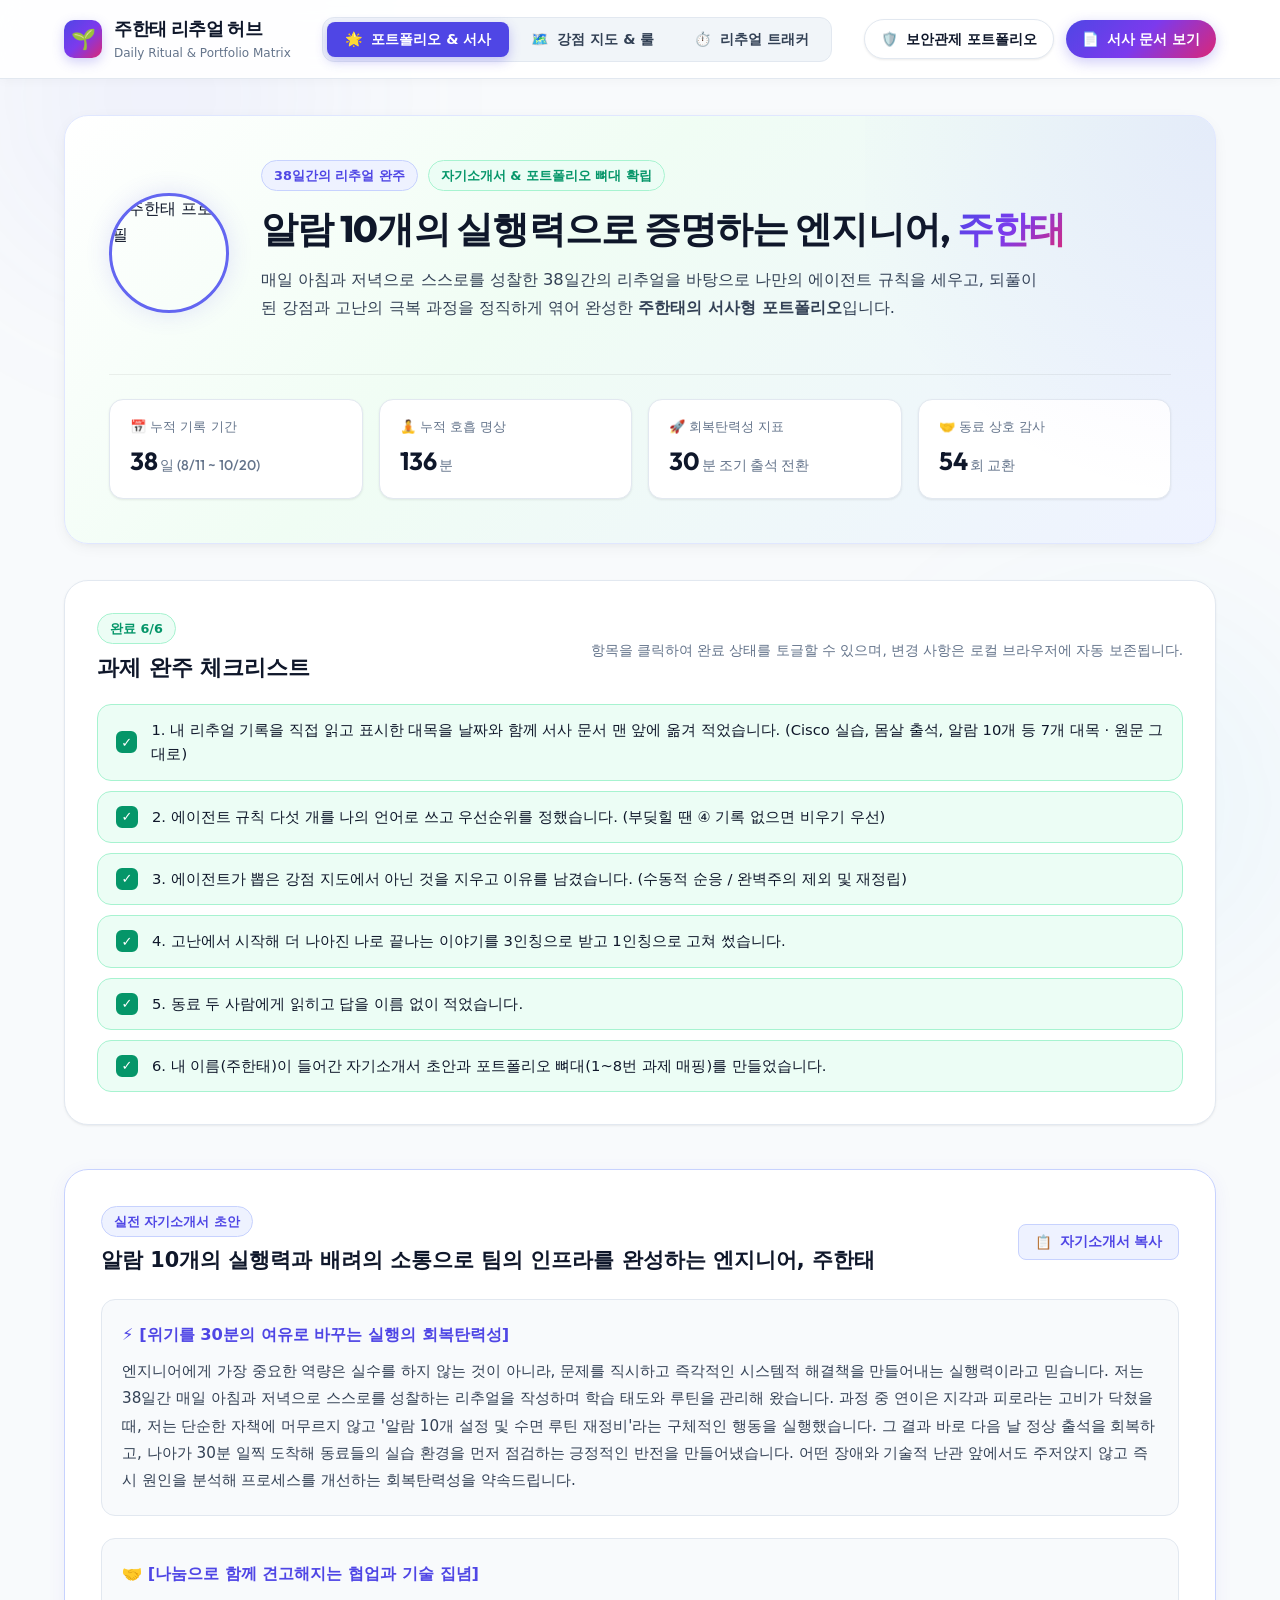
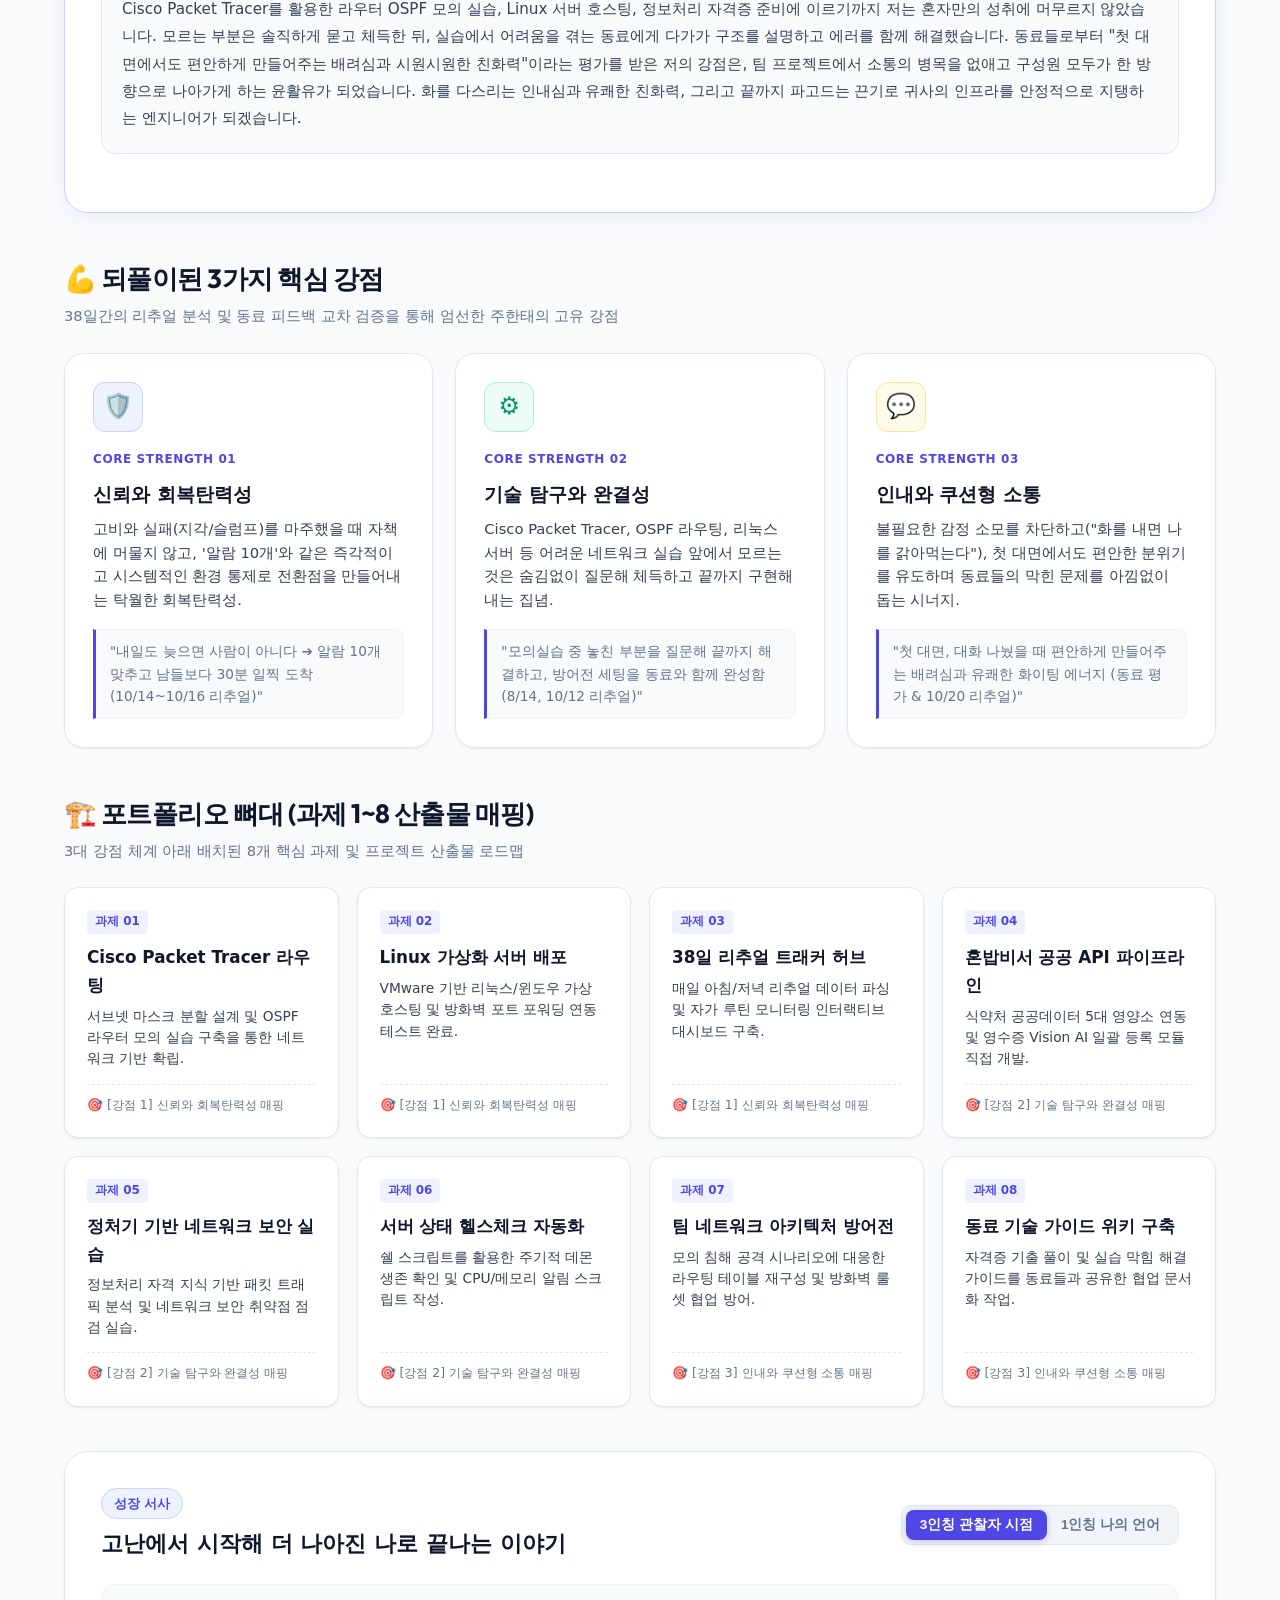
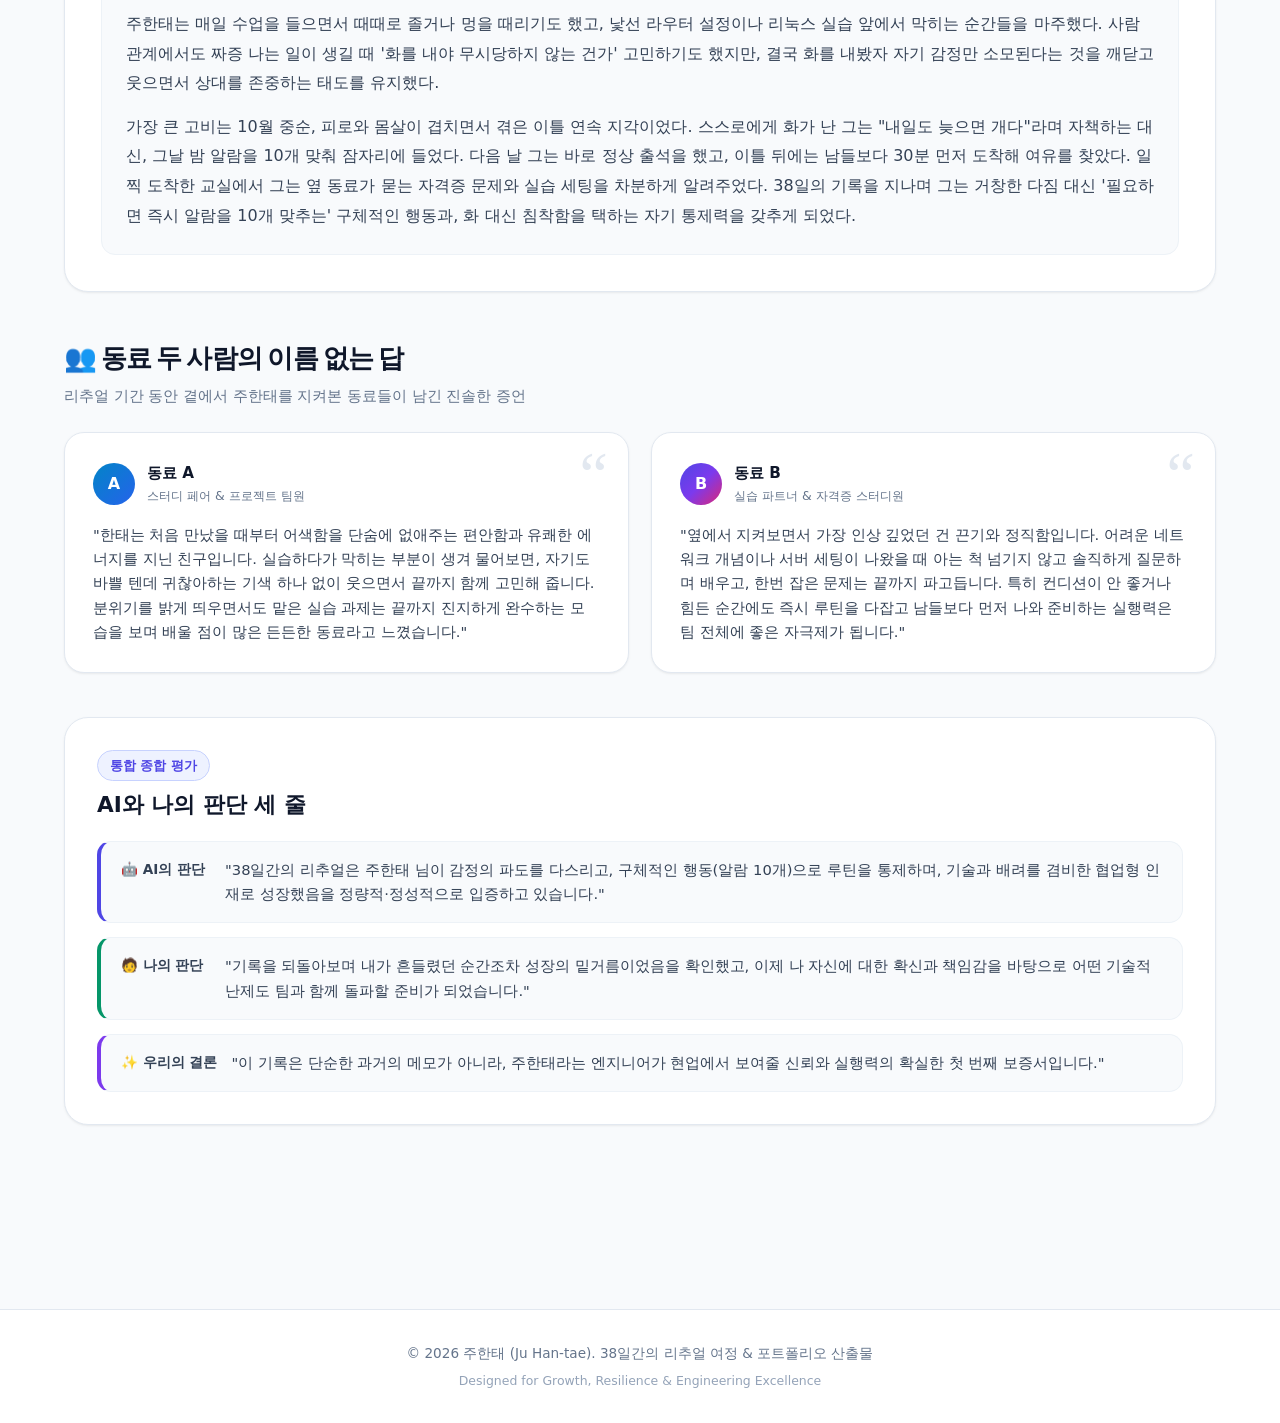
==== commit fa0e1042: "feat: 나의 회복탄력성 서사(3인칭·1인칭 900자) 및 무기명 동료 피드백 웹/문서 반영 (T09-C11~C13)" ====
--- a/index.html
+++ b/index.html
@@ -105,11 +105,11 @@
         <div class="checklist-items">
           <div class="check-item completed" data-idx="0">
             <div class="check-box-icon">✓</div>
-            <div class="check-text">1. 내 리추얼 기록을 직접 읽고 표시한 대목을 옮겨 적었습니다. (Cisco 실습, 몸살 출석, 알람 10개 등 6대 명장면)</div>
+            <div class="check-text">1. 내 리추얼 기록을 직접 읽고 표시한 대목을 날짜와 함께 서사 문서 맨 앞에 옮겨 적었습니다. (Cisco 실습, 몸살 출석, 알람 10개 등 7개 대목 · 원문 그대로)</div>
           </div>
           <div class="check-item completed" data-idx="1">
             <div class="check-box-icon">✓</div>
-            <div class="check-text">2. 에이전트 규칙 다섯 개를 나의 언어로 쓰고 우선순위를 정했습니다.</div>
+            <div class="check-text">2. 에이전트 규칙 다섯 개를 나의 언어로 쓰고 우선순위를 정했습니다. (부딪힐 땐 ④ 기록 없으면 비우기 우선)</div>
           </div>
           <div class="check-item completed" data-idx="2">
             <div class="check-box-icon">✓</div>
@@ -371,8 +371,57 @@
       
       <div class="section-header">
         <div>
-          <h2>📋 나만의 에이전트 행동 규칙 5개</h2>
-          <p>38일간의 성찰을 통해 우선순위별로 정립한 주한태의 5대 행동 강령</p>
+          <h2>🤖 에이전트에게 주는 다섯 가지 규칙</h2>
+          <p>무료 AI 새 대화에 규칙 한 벌 + 내 기록 파일을 넣어 "나만의 에이전트"로 씁니다. (나의 언어로 작성)</p>
+        </div>
+      </div>
+
+      <div class="agent-rules-grid" id="agent-rules-grid">
+        <div class="rule-card">
+          <div class="rule-priority">①</div>
+          <div class="rule-body">
+            <h4>"착하다·성실하다" 같은 말로 나를 꾸미지 마. 대신 날짜가 붙은 장면 하나를 가져와.</h4>
+            <p>"책임감 있다" ❌ → "10-14 밤 알람을 10개 맞추고 잤다" ⭕</p>
+          </div>
+        </div>
+        <div class="rule-card">
+          <div class="rule-priority">②</div>
+          <div class="rule-body">
+            <h4>한 번 나온 건 '후보'로만 적어. 여러 날 되풀이된 것만 강점 자리에 올려.</h4>
+            <p>몇 번, 어느 날짜에 나왔는지 같이 적습니다. (예: "화를 안 냄" 08-11 · 08-26 · 09-08 · 09-28 · 10-20)</p>
+          </div>
+        </div>
+        <div class="rule-card">
+          <div class="rule-priority">③</div>
+          <div class="rule-body">
+            <h4>내가 본 나와 동료가 본 나를 한 줄에 나란히 놓아.</h4>
+            <p>나는 "강점이 없다"고 자주 썼고, 동료는 "편안하게 해 준다"고 했습니다. 다르면 다르다고 그대로 씁니다.</p>
+          </div>
+        </div>
+        <div class="rule-card rule-card-key">
+          <div class="rule-priority">④</div>
+          <div class="rule-body">
+            <h4>기록이 없으면 비워 둬. 서사가 이어지게 하려고 없는 장면·사건·감정을 지어내서 채우지 마.</h4>
+            <p>빈 칸, 기록 없는 날, "(이름 가림)" 칸은 "기록 없음"으로 적고 넘어갑니다. 상상이든 스토리 연결이든 마찬가지.</p>
+          </div>
+        </div>
+        <div class="rule-card">
+          <div class="rule-priority">⑤</div>
+          <div class="rule-body">
+            <h4>먼저 3인칭으로 써. 첫 문장은 "한태 님은"으로 시작해.</h4>
+            <p>1인칭은 카드 4에서 제가 직접 바꿉니다.</p>
+          </div>
+        </div>
+      </div>
+
+      <p class="rule-conflict-note" id="rule-conflict-note">
+        <strong>규칙끼리 부딪힐 때:</strong> ④ 기록 없으면 비우기 &gt; ① 장면 &gt; ② 반복 &gt; ③ 나란히 &gt; ⑤ 3인칭 — 없는 것을 지어내지 않는 것이 먼저입니다.
+      </p>
+
+      <div class="section-header">
+        <div>
+          <h2>📋 나의 행동 원칙 5개</h2>
+          <p>38일간의 성찰에서 길어 올린 생활 다짐 (에이전트 규칙과 별개)</p>
         </div>
       </div>
 
@@ -480,8 +529,8 @@
           <div class="timeline-date">2026-08-14 (협업의 가치 체득)</div>
           <div class="timeline-card">
             <h4>Cisco 라우터 모의 실습과 질문하는 용기</h4>
-            <blockquote>"Cisco Packet Tracer를 활용해서 라우터 모의 실습을 진행했는데 멍 때리다가 놓친 부분을 옆자리 형한테 물어봐서 원활하게 진행함."</blockquote>
-            <p>결과: 모르는 것을 감추지 않고 솔직하게 묻고 배우는 태도가 동료와의 강력한 시너지를 만듦.</p>
+            <blockquote>"Cisco Packet Tracer를 활용해서 라우터에 대해 모의 실습을 진행했는데 멍 때리다가 놓친 부분이 있었는데 옆자리 형 한테 물어봐서 원활한 모의 실습을 진행함."</blockquote>
+            <p>내 표시: "놓친 부분을 물어봄"이 08-12 · 08-13 · 08-24 · 09-01에도 되풀이됨.</p>
           </div>
         </div>
 
@@ -490,7 +539,7 @@
           <div class="timeline-date">2026-09-11 (외부 시각의 흡수)</div>
           <div class="timeline-card">
             <h4>현업 실무자의 조언과 배움의 동기부여</h4>
-            <blockquote>"SKT 실무자분의 조언을 들어서 열심히 흡수하려고 노력했다. 내가 이해하고 알려주면 된다."</blockquote>
+            <blockquote>"내가 참지 못하는 멍청함이여도 내가 이해하고 알려주면 된다." / "사실 오늘은 SKT실무자분의 조언? 이런 느낌을 들어서 열심히 흡수 하려고 노력했다."</blockquote>
             <p>결과: 외부 전문가의 조언을 적극 흡수하고 나아가 동료에게 나누겠다는 프로페셔널한 마인드 확립.</p>
           </div>
         </div>
--- a/styles/main.css
+++ b/styles/main.css
@@ -1462,3 +1462,491 @@
     justify-content: center;
   }
 }
+
+/* T09 카드 2: 에이전트 규칙 ④ 강조 + 규칙 충돌 우선순위 한 줄 */
+.rule-card-key { border-color: var(--accent-rose); box-shadow: 0 0 0 1px rgba(225, 29, 72, 0.15), var(--shadow-sm); }
+.rule-card-key .rule-priority { color: var(--accent-rose); }
+.rule-conflict-note { margin: 18px 0 40px; padding: 14px 18px; border-left: 4px solid var(--accent-rose); border-radius: var(--radius-sm); background: var(--bg-subtle); color: var(--text-sub); line-height: 1.6; }
+.rule-conflict-note strong { color: var(--text-main); }
+
+/* ========================================================= */
+/* T09 카드 3: 강점 지도 표 및 지운 항목 검증 (T09-C06 ~ T09-C10) */
+/* ========================================================= */
+
+/* 3단계 안내 가이드 배너 */
+.stage3-guide-banner {
+  background: linear-gradient(135deg, #f0fdf4 0%, #e0f2fe 100%);
+  border: 1px solid #bbf7d0;
+  border-radius: var(--radius-lg);
+  padding: 20px 24px;
+  margin-bottom: 28px;
+  display: flex;
+  justify-content: space-between;
+  align-items: center;
+  flex-wrap: wrap;
+  gap: 16px;
+  box-shadow: var(--shadow-sm);
+}
+
+.stage3-banner-title {
+  display: flex;
+  flex-direction: column;
+  gap: 4px;
+}
+
+.stage3-banner-title h3 {
+  font-size: 1.15rem;
+  font-weight: 700;
+  color: #0f172a;
+  margin: 0;
+  display: flex;
+  align-items: center;
+  gap: 8px;
+}
+
+.stage3-badges-list {
+  display: flex;
+  flex-wrap: wrap;
+  gap: 8px;
+  margin-top: 8px;
+}
+
+.stage3-pill {
+  font-size: 0.78rem;
+  font-weight: 600;
+  padding: 4px 10px;
+  border-radius: 9999px;
+  background: #ffffff;
+  color: #047857;
+  border: 1px solid #a7f3d0;
+  display: inline-flex;
+  align-items: center;
+  gap: 4px;
+}
+
+.btn-open-guide {
+  background: #155e75;
+  color: #ffffff;
+  border: none;
+  border-radius: var(--radius-md);
+  padding: 10px 20px;
+  font-size: 0.9rem;
+  font-weight: 600;
+  cursor: pointer;
+  display: inline-flex;
+  align-items: center;
+  gap: 8px;
+  transition: all 0.2s ease;
+  box-shadow: 0 2px 6px rgba(21, 94, 117, 0.25);
+}
+
+.btn-open-guide:hover {
+  background: #0e7490;
+  transform: translateY(-1px);
+}
+
+/* 강점 지도 테이블 래퍼 */
+.table-responsive-wrapper {
+  background: #ffffff;
+  border: 1px solid var(--border-color);
+  border-radius: var(--radius-xl);
+  overflow-x: auto;
+  box-shadow: var(--shadow-sm);
+  margin-bottom: 36px;
+}
+
+.table-header-bar {
+  padding: 18px 24px;
+  background: #f8fafc;
+  border-bottom: 1px solid var(--border-color);
+  display: flex;
+  justify-content: space-between;
+  align-items: center;
+  flex-wrap: wrap;
+  gap: 12px;
+}
+
+.table-header-bar h3 {
+  font-size: 1.15rem;
+  font-weight: 700;
+  color: var(--text-main);
+  display: flex;
+  align-items: center;
+  gap: 8px;
+  margin: 0;
+}
+
+.table-header-desc {
+  font-size: 0.85rem;
+  color: var(--text-muted);
+}
+
+/* 데이터 테이블 */
+.strength-data-table {
+  width: 100%;
+  border-collapse: collapse;
+  text-align: left;
+  font-size: 0.88rem;
+  line-height: 1.55;
+  min-width: 920px;
+}
+
+.strength-data-table thead th {
+  background: #0f172a;
+  color: #ffffff;
+  padding: 14px 18px;
+  font-weight: 600;
+  font-size: 0.84rem;
+  letter-spacing: 0.02em;
+  border-bottom: 2px solid #334155;
+  white-space: nowrap;
+}
+
+.strength-data-table tbody td {
+  padding: 18px;
+  border-bottom: 1px solid #e2e8f0;
+  vertical-align: top;
+  color: #334155;
+}
+
+.strength-data-table tbody tr:hover {
+  background: #f8fafc;
+}
+
+.strength-name-cell {
+  font-weight: 700;
+  color: #0f172a;
+  min-width: 180px;
+}
+
+.strength-name-cell .name-title {
+  font-size: 1rem;
+  color: #0f172a;
+  margin-bottom: 6px;
+  display: flex;
+  align-items: center;
+  gap: 6px;
+}
+
+.criterion-tag {
+  display: inline-block;
+  font-size: 0.72rem;
+  font-weight: 700;
+  padding: 2px 7px;
+  border-radius: 4px;
+  background: #e0f2fe;
+  color: #0369a1;
+  margin-top: 4px;
+}
+
+.scene-list, .quote-list, .tasks-list {
+  list-style: none;
+  padding: 0;
+  margin: 0;
+}
+
+.scene-list li, .quote-list li, .tasks-list li {
+  position: relative;
+  padding-left: 18px;
+  margin-bottom: 8px;
+}
+
+.scene-list li::before {
+  content: '📅';
+  position: absolute;
+  left: 0;
+  font-size: 0.75rem;
+}
+
+.quote-list li::before {
+  content: '💬';
+  position: absolute;
+  left: 0;
+  font-size: 0.75rem;
+}
+
+.quote-author {
+  font-weight: 700;
+  color: #0f766e;
+  font-size: 0.82rem;
+  margin-right: 4px;
+}
+
+.quote-feeling {
+  font-weight: 700;
+  color: #4338ca;
+  font-size: 0.82rem;
+  margin-right: 4px;
+}
+
+.tasks-list li {
+  padding-left: 0;
+}
+
+.task-link-badge {
+  display: inline-block;
+  padding: 4px 9px;
+  background: #eff6ff;
+  border: 1px solid #bfdbfe;
+  border-radius: 6px;
+  font-size: 0.8rem;
+  font-weight: 600;
+  color: #1d4ed8;
+  margin: 2px 4px 2px 0;
+}
+
+/* 지운 항목 표 */
+.removed-table-wrapper {
+  background: #ffffff;
+  border: 1px solid #fecdd3;
+  border-radius: var(--radius-xl);
+  overflow-x: auto;
+  box-shadow: var(--shadow-sm);
+  margin-bottom: 44px;
+}
+
+.removed-table-header {
+  padding: 18px 24px;
+  background: #fff1f2;
+  border-bottom: 1px solid #fecdd3;
+  display: flex;
+  justify-content: space-between;
+  align-items: center;
+  flex-wrap: wrap;
+  gap: 12px;
+}
+
+.removed-table-header h3 {
+  font-size: 1.15rem;
+  font-weight: 700;
+  color: #9f1239;
+  display: flex;
+  align-items: center;
+  gap: 8px;
+  margin: 0;
+}
+
+.removed-data-table {
+  width: 100%;
+  border-collapse: collapse;
+  text-align: left;
+  font-size: 0.88rem;
+  line-height: 1.55;
+  min-width: 900px;
+}
+
+.removed-data-table thead th {
+  background: #881337;
+  color: #ffffff;
+  padding: 14px 18px;
+  font-weight: 600;
+  font-size: 0.84rem;
+  border-bottom: 2px solid #4c0519;
+  white-space: nowrap;
+}
+
+.removed-data-table tbody td {
+  padding: 18px;
+  border-bottom: 1px solid #ffe4e6;
+  vertical-align: top;
+  color: #475569;
+}
+
+.strike-title {
+  text-decoration: line-through;
+  color: #e11d48;
+  font-weight: 700;
+  font-size: 0.95rem;
+}
+
+.removed-reason-box {
+  background: #fff5f5;
+  border-left: 3px solid #e11d48;
+  padding: 10px 14px;
+  border-radius: 0 6px 6px 0;
+  font-size: 0.86rem;
+  color: #334155;
+}
+
+.truth-remedy-box {
+  background: #f0fdf4;
+  border-left: 3px solid #10b981;
+  padding: 10px 14px;
+  border-radius: 0 6px 6px 0;
+  font-size: 0.86rem;
+  color: #14532d;
+  font-weight: 500;
+}
+
+/* 가이드 카드 모달 (사용자가 첨부한 화면과 100% 동일한 비주얼) */
+.guide-modal-overlay {
+  display: none;
+  position: fixed;
+  top: 0;
+  left: 0;
+  width: 100vw;
+  height: 100vh;
+  background: rgba(15, 23, 42, 0.65);
+  backdrop-filter: blur(4px);
+  z-index: 9999;
+  align-items: center;
+  justify-content: center;
+  padding: 20px;
+}
+
+.guide-modal-overlay.active {
+  display: flex;
+}
+
+.guide-modal-card {
+  background: #ffffff;
+  width: 100%;
+  max-width: 650px;
+  max-height: 90vh;
+  border-radius: 16px;
+  box-shadow: 0 25px 50px -12px rgba(0, 0, 0, 0.25);
+  display: flex;
+  flex-direction: column;
+  overflow: hidden;
+  border: 1px solid #e2e8f0;
+  animation: modalScaleIn 0.25s cubic-bezier(0.16, 1, 0.3, 1);
+}
+
+@keyframes modalScaleIn {
+  from { opacity: 0; transform: scale(0.96); }
+  to { opacity: 1; transform: scale(1); }
+}
+
+.guide-modal-header {
+  padding: 20px 24px;
+  border-bottom: 1px solid #e2e8f0;
+  display: flex;
+  justify-content: space-between;
+  align-items: center;
+}
+
+.guide-modal-header h3 {
+  font-size: 1.22rem;
+  font-weight: 700;
+  color: #1e293b;
+  margin: 0;
+}
+
+.guide-modal-close-btn {
+  background: transparent;
+  border: none;
+  font-size: 1.3rem;
+  color: #64748b;
+  cursor: pointer;
+  padding: 4px 8px;
+  border-radius: 6px;
+  line-height: 1;
+}
+
+.guide-modal-close-btn:hover {
+  background: #f1f5f9;
+  color: #0f172a;
+}
+
+.guide-modal-body {
+  padding: 24px;
+  overflow-y: auto;
+  font-size: 0.9rem;
+  line-height: 1.65;
+  color: #334155;
+}
+
+.guide-section {
+  border-left: 3px solid #155e75;
+  padding-left: 16px;
+  margin-bottom: 22px;
+}
+
+.guide-section.border-emerald {
+  border-left-color: #059669;
+}
+
+.guide-section.border-amber {
+  border-left-color: #d97706;
+}
+
+.guide-section.border-purple {
+  border-left-color: #7c3aed;
+}
+
+.guide-section h4 {
+  font-size: 0.98rem;
+  font-weight: 700;
+  color: #0f172a;
+  margin: 0 0 6px 0;
+}
+
+.guide-section p {
+  margin: 0 0 8px 0;
+  color: #475569;
+}
+
+.guide-section ul {
+  margin: 0;
+  padding-left: 18px;
+}
+
+.guide-section li {
+  margin-bottom: 6px;
+  color: #334155;
+}
+
+.guide-sub-heading {
+  font-weight: 700;
+  color: #1e293b;
+  margin-top: 10px;
+  margin-bottom: 4px;
+}
+
+.guide-modal-footer {
+  padding: 16px 24px;
+  border-top: 1px solid #e2e8f0;
+  background: #f8fafc;
+  display: flex;
+  justify-content: space-between;
+  align-items: center;
+}
+
+.guide-btn-prev {
+  background: #ffffff;
+  border: 1px solid #cbd5e1;
+  color: #475569;
+  padding: 8px 18px;
+  border-radius: 8px;
+  font-size: 0.9rem;
+  font-weight: 600;
+  cursor: pointer;
+  transition: all 0.2s;
+}
+
+.guide-btn-prev:hover {
+  background: #f1f5f9;
+  border-color: #94a3b8;
+}
+
+.guide-btn-next {
+  background: #155e75;
+  border: 1px solid #155e75;
+  color: #ffffff;
+  padding: 8px 22px;
+  border-radius: 8px;
+  font-size: 0.9rem;
+  font-weight: 600;
+  cursor: pointer;
+  transition: all 0.2s;
+}
+
+.guide-btn-next:hover {
+  background: #0e7490;
+}
+
+.guide-step-indicator {
+  font-size: 0.88rem;
+  color: #64748b;
+  font-weight: 500;
+}
